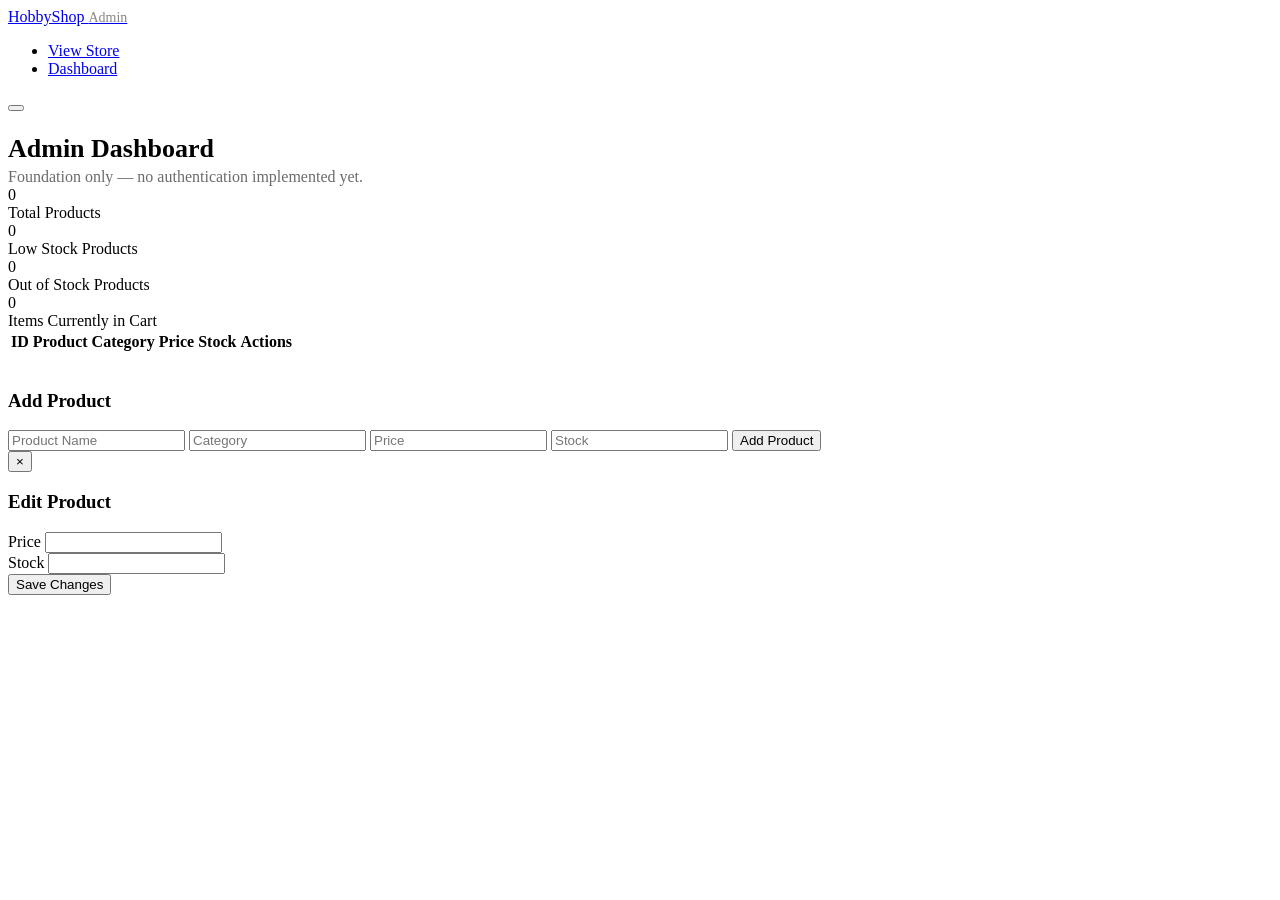
==== admin.html @ b0400f2b "Add files via upload" ====
<!DOCTYPE html>
<html lang="en">
<head>
<meta charset="UTF-8">
<meta name="viewport" content="width=device-width, initial-scale=1.0">
<title>Hobby Shop | Admin</title>
<link rel="stylesheet" href="css/style.css">
<link rel="stylesheet" href="css/responsive.css">
</head>
<body>

<!-- ================= NAVBAR ================= -->
<header class="navbar">
  <div class="container">
    <a href="index.html" class="nav-brand">HobbyShop <span style="color:#888; font-weight:400; font-size:14px;">Admin</span></a>

    <ul class="nav-links" id="nav-links">
      <li><a href="index.html">View Store</a></li>
      <li><a href="admin.html">Dashboard</a></li>
    </ul>

    <div class="nav-right">
      <button class="mobile-menu-toggle" id="mobile-menu-toggle" aria-label="Toggle menu">
        <span></span><span></span><span></span>
      </button>
    </div>
  </div>
</header>

<!-- ================= ADMIN HEADER ================= -->
<section class="admin-header">
  <div class="container">
    <h1 style="font-size:26px; margin-bottom:4px;">Admin Dashboard</h1>
    <p style="color:#6b6b6b; margin:0;">Foundation only — no authentication implemented yet.</p>
  </div>
</section>

<!-- ================= STATS ================= -->
<section class="admin-section">
  <div class="container">

    <div class="stats-grid">
      <div class="stat-card">
        <div class="stat-value" id="stat-total-products">0</div>
        <div class="stat-label">Total Products</div>
      </div>
      <div class="stat-card">
        <div class="stat-value" id="stat-low-stock">0</div>
        <div class="stat-label">Low Stock Products</div>
      </div>
      <div class="stat-card">
        <div class="stat-value" id="stat-out-of-stock">0</div>
        <div class="stat-label">Out of Stock Products</div>
      </div>
      <div class="stat-card">
        <div class="stat-value" id="stat-cart-items">0</div>
        <div class="stat-label">Items Currently in Cart</div>
      </div>
    </div>

    <!-- ================= PRODUCT TABLE ================= -->
    <div class="admin-table-wrap">
      <table class="admin-table">
        <thead>
          <tr>
            <th>ID</th>
            <th>Product</th>
            <th>Category</th>
            <th>Price</th>
            <th>Stock</th>
            <th>Actions</th>
          </tr>
        </thead>
        <tbody id="admin-product-table-body">
          <!-- Rendered dynamically by admin.js -->
        </tbody>
      </table>
    </div>

    <!-- ================= ADD PRODUCT (optional) ================= -->
    <h3 style="margin-top:36px;">Add Product</h3>
    <form class="add-product-form" id="add-product-form">
      <input type="text" id="new-product-name" placeholder="Product Name" required>
      <input type="text" id="new-product-category" placeholder="Category" required>
      <input type="number" id="new-product-price" placeholder="Price" step="0.01" min="0" required>
      <input type="number" id="new-product-stock" placeholder="Stock" min="0" required>
      <button type="submit" class="btn btn-primary">Add Product</button>
    </form>

  </div>
</section>

<!-- ================= EDIT PRODUCT MODAL ================= -->
<div class="modal" id="edit-product-modal">
  <button class="modal-close-btn" id="edit-modal-close-btn">&times;</button>
  <h3 id="edit-product-name">Edit Product</h3>
  <div class="form-group">
    <label for="edit-price-input">Price</label>
    <input type="number" id="edit-price-input" step="0.01" min="0">
  </div>
  <div class="form-group">
    <label for="edit-stock-input">Stock</label>
    <input type="number" id="edit-stock-input" min="0">
  </div>
  <button class="btn btn-primary btn-full" id="edit-modal-save-btn">Save Changes</button>
</div>
<div class="modal-overlay" id="edit-modal-overlay"></div>

<script src="js/data.js"></script>
<script src="js/cart.js"></script>
<script src="js/admin.js"></script>
<script src="js/app.js"></script>
</body>
</html>
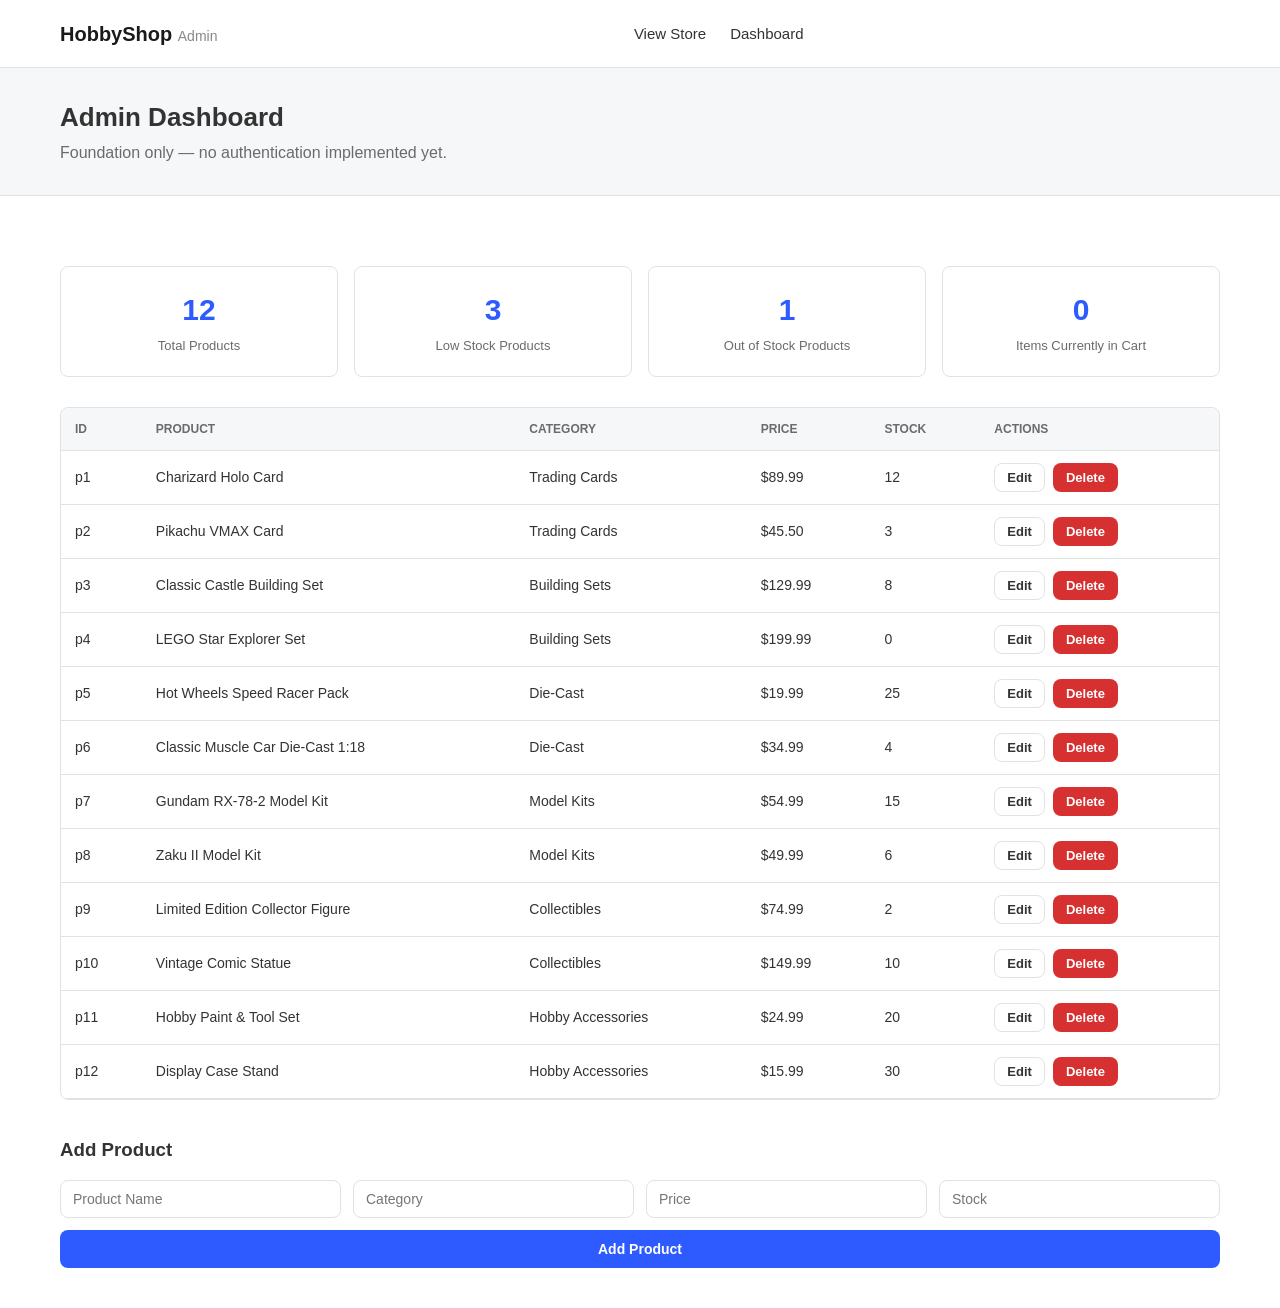
==== commit 3cf8192f: "Update admin.html" ====
--- a/admin.html
+++ b/admin.html
@@ -3,7 +3,7 @@
 <head>
 <meta charset="UTF-8">
 <meta name="viewport" content="width=device-width, initial-scale=1.0">
-<title>Hobby Shop | Admin</title>
+<title>HobbyForge | Admin</title>
 <link rel="stylesheet" href="css/style.css">
 <link rel="stylesheet" href="css/responsive.css">
 </head>
--- a/css/style.css
+++ b/css/style.css
@@ -0,0 +1,742 @@
+/* ============================================================
+   style.css
+   Base styles for the Hobby Shop skeleton.
+   Kept intentionally simple/placeholder — meant to be redesigned later.
+   ============================================================ */
+
+:root {
+  --color-primary: #2d5bff;
+  --color-primary-dark: #1c3fc7;
+  --color-dark: #1a1a1a;
+  --color-text: #333333;
+  --color-muted: #6b6b6b;
+  --color-border: #e2e2e2;
+  --color-bg: #ffffff;
+  --color-bg-alt: #f6f7f9;
+  --color-danger: #d63031;
+  --color-success: #1e9e5a;
+  --color-warning: #e0a800;
+
+  --radius: 8px;
+  --max-width: 1200px;
+  --nav-height: 68px;
+}
+
+* {
+  box-sizing: border-box;
+}
+
+body {
+  margin: 0;
+  font-family: -apple-system, BlinkMacSystemFont, "Segoe UI", Roboto, Arial, sans-serif;
+  color: var(--color-text);
+  background: var(--color-bg);
+  line-height: 1.5;
+}
+
+img {
+  max-width: 100%;
+  display: block;
+}
+
+.container {
+  max-width: var(--max-width);
+  margin: 0 auto;
+  padding: 0 20px;
+}
+
+a {
+  color: inherit;
+}
+
+h1, h2, h3, h4 {
+  margin: 0 0 12px 0;
+}
+
+section {
+  padding: 60px 0;
+}
+
+/* ---------- Buttons ---------- */
+.btn {
+  display: inline-block;
+  padding: 10px 20px;
+  border-radius: var(--radius);
+  border: 1px solid transparent;
+  font-size: 14px;
+  font-weight: 600;
+  cursor: pointer;
+  text-decoration: none;
+  text-align: center;
+}
+
+.btn-primary {
+  background: var(--color-primary);
+  color: #fff;
+}
+.btn-primary:hover {
+  background: var(--color-primary-dark);
+}
+.btn-primary:disabled {
+  background: #b7b7b7;
+  cursor: not-allowed;
+}
+
+.btn-outline {
+  background: transparent;
+  border-color: var(--color-border);
+  color: var(--color-text);
+}
+.btn-outline:hover {
+  border-color: var(--color-primary);
+  color: var(--color-primary);
+}
+
+.btn-danger {
+  background: var(--color-danger);
+  color: #fff;
+}
+
+.btn-small {
+  padding: 6px 12px;
+  font-size: 13px;
+}
+
+.btn-full {
+  width: 100%;
+}
+
+/* ---------- Navigation ---------- */
+.navbar {
+  position: sticky;
+  top: 0;
+  z-index: 500;
+  background: var(--color-bg);
+  border-bottom: 1px solid var(--color-border);
+  height: var(--nav-height);
+}
+
+.navbar .container {
+  height: 100%;
+  display: flex;
+  align-items: center;
+  justify-content: space-between;
+}
+
+.nav-brand {
+  font-size: 20px;
+  font-weight: 800;
+  text-decoration: none;
+  color: var(--color-dark);
+}
+
+.nav-links {
+  display: flex;
+  align-items: center;
+  gap: 24px;
+  list-style: none;
+  margin: 0;
+  padding: 0;
+}
+
+.nav-links a {
+  text-decoration: none;
+  font-weight: 500;
+  color: var(--color-text);
+  font-size: 15px;
+}
+.nav-links a:hover {
+  color: var(--color-primary);
+}
+
+.nav-right {
+  display: flex;
+  align-items: center;
+  gap: 16px;
+}
+
+.cart-btn {
+  position: relative;
+  background: transparent;
+  border: 1px solid var(--color-border);
+  border-radius: var(--radius);
+  padding: 8px 14px;
+  cursor: pointer;
+  font-weight: 600;
+}
+
+.cart-count {
+  display: inline-block;
+  background: var(--color-primary);
+  color: #fff;
+  border-radius: 50%;
+  min-width: 20px;
+  height: 20px;
+  font-size: 12px;
+  line-height: 20px;
+  text-align: center;
+  margin-left: 6px;
+}
+
+.mobile-menu-toggle {
+  display: none;
+  flex-direction: column;
+  gap: 4px;
+  background: none;
+  border: none;
+  cursor: pointer;
+  padding: 8px;
+}
+.mobile-menu-toggle span {
+  width: 24px;
+  height: 2px;
+  background: var(--color-dark);
+}
+
+/* ---------- Hero ---------- */
+.hero {
+  background: var(--color-bg-alt);
+  padding: 80px 0;
+  text-align: center;
+}
+.hero-brand {
+  color: var(--color-primary);
+  font-weight: 700;
+  letter-spacing: 1px;
+  text-transform: uppercase;
+  font-size: 14px;
+  margin-bottom: 10px;
+}
+.hero h1 {
+  font-size: 42px;
+  max-width: 700px;
+  margin: 0 auto 16px auto;
+}
+.hero p {
+  color: var(--color-muted);
+  max-width: 600px;
+  margin: 0 auto 28px auto;
+}
+
+/* ---------- Section headers ---------- */
+.section-header {
+  text-align: center;
+  margin-bottom: 36px;
+}
+.section-header p {
+  color: var(--color-muted);
+}
+
+/* ---------- Product grid / cards ---------- */
+.product-grid {
+  display: grid;
+  grid-template-columns: repeat(4, 1fr);
+  gap: 24px;
+}
+
+.product-card {
+  border: 1px solid var(--color-border);
+  border-radius: var(--radius);
+  overflow: hidden;
+  background: #fff;
+  display: flex;
+  flex-direction: column;
+}
+
+.product-img-wrap {
+  position: relative;
+  background: var(--color-bg-alt);
+  cursor: pointer;
+  aspect-ratio: 1 / 1;
+  display: flex;
+  align-items: center;
+  justify-content: center;
+}
+
+.product-img {
+  width: 100%;
+  height: 100%;
+  object-fit: cover;
+}
+
+.product-badge {
+  position: absolute;
+  top: 10px;
+  left: 10px;
+  background: var(--color-primary);
+  color: #fff;
+  font-size: 11px;
+  font-weight: 700;
+  padding: 4px 8px;
+  border-radius: 4px;
+  z-index: 2;
+}
+
+.product-card-body {
+  padding: 14px;
+  display: flex;
+  flex-direction: column;
+  gap: 4px;
+  flex-grow: 1;
+}
+
+.product-category {
+  font-size: 12px;
+  color: var(--color-muted);
+  text-transform: uppercase;
+  margin: 0;
+}
+
+.product-name {
+  font-size: 16px;
+  margin: 0;
+}
+
+.product-price {
+  font-weight: 700;
+  margin: 4px 0;
+}
+
+.stock-status {
+  font-size: 13px;
+  font-weight: 600;
+  margin: 0 0 8px 0;
+}
+.stock-ok { color: var(--color-success); }
+.stock-low { color: var(--color-warning); }
+.stock-out { color: var(--color-danger); }
+
+.product-card-actions {
+  display: flex;
+  gap: 8px;
+  margin-top: auto;
+}
+.product-card-actions .btn {
+  flex: 1;
+  padding: 8px 10px;
+  font-size: 13px;
+}
+
+/* ---------- Categories ---------- */
+.category-grid {
+  display: grid;
+  grid-template-columns: repeat(5, 1fr);
+  gap: 16px;
+}
+
+.category-card {
+  border: 1px solid var(--color-border);
+  border-radius: var(--radius);
+  padding: 24px 12px;
+  text-align: center;
+  cursor: pointer;
+  background: var(--color-bg-alt);
+  font-weight: 600;
+}
+.category-card:hover {
+  border-color: var(--color-primary);
+  color: var(--color-primary);
+}
+
+/* ---------- About / Contact ---------- */
+.about-section, .contact-section {
+  background: var(--color-bg-alt);
+}
+.about-content {
+  max-width: 700px;
+  margin: 0 auto;
+  text-align: center;
+  color: var(--color-muted);
+}
+
+.contact-form {
+  max-width: 560px;
+  margin: 0 auto;
+  display: flex;
+  flex-direction: column;
+  gap: 14px;
+}
+.contact-form input,
+.contact-form textarea {
+  padding: 12px;
+  border: 1px solid var(--color-border);
+  border-radius: var(--radius);
+  font-family: inherit;
+  font-size: 14px;
+}
+.contact-form textarea {
+  min-height: 120px;
+  resize: vertical;
+}
+.input-error {
+  border-color: var(--color-danger) !important;
+}
+.form-message {
+  padding: 10px 14px;
+  border-radius: var(--radius);
+  font-size: 14px;
+  display: none;
+}
+.form-message-success {
+  background: #e6f7ee;
+  color: var(--color-success);
+}
+.form-message-error {
+  background: #fdecec;
+  color: var(--color-danger);
+}
+
+/* ---------- Footer ---------- */
+.footer {
+  background: var(--color-dark);
+  color: #d8d8d8;
+  padding: 40px 0 20px;
+}
+.footer-grid {
+  display: grid;
+  grid-template-columns: 2fr 1fr 1fr;
+  gap: 24px;
+  margin-bottom: 24px;
+}
+.footer h4 {
+  color: #fff;
+}
+.footer-links {
+  list-style: none;
+  padding: 0;
+  margin: 0;
+  display: flex;
+  flex-direction: column;
+  gap: 8px;
+}
+.footer-links a {
+  text-decoration: none;
+  color: #d8d8d8;
+  font-size: 14px;
+}
+.footer-links a:hover {
+  color: #fff;
+}
+.footer-bottom {
+  border-top: 1px solid #333;
+  padding-top: 16px;
+  font-size: 13px;
+  text-align: center;
+  color: #999;
+}
+
+/* ---------- Product controls bar (products page) ---------- */
+.controls-bar {
+  display: flex;
+  flex-wrap: wrap;
+  gap: 16px;
+  align-items: center;
+  justify-content: space-between;
+  margin-bottom: 24px;
+}
+.search-box input {
+  padding: 10px 14px;
+  border: 1px solid var(--color-border);
+  border-radius: var(--radius);
+  width: 260px;
+  font-size: 14px;
+}
+.sort-box select {
+  padding: 10px 14px;
+  border: 1px solid var(--color-border);
+  border-radius: var(--radius);
+  font-size: 14px;
+}
+.filter-bar {
+  display: flex;
+  flex-wrap: wrap;
+  gap: 8px;
+  margin-bottom: 24px;
+}
+.filter-btn {
+  padding: 8px 16px;
+  border-radius: 20px;
+  border: 1px solid var(--color-border);
+  background: #fff;
+  cursor: pointer;
+  font-size: 13px;
+  font-weight: 600;
+}
+.filter-btn.active {
+  background: var(--color-primary);
+  border-color: var(--color-primary);
+  color: #fff;
+}
+.no-results {
+  display: none;
+  text-align: center;
+  color: var(--color-muted);
+  padding: 40px 0;
+}
+
+/* ---------- Modal (Product Details) ---------- */
+.modal-overlay {
+  position: fixed;
+  inset: 0;
+  background: rgba(0,0,0,0.5);
+  display: none;
+  z-index: 800;
+}
+.modal {
+  position: fixed;
+  top: 50%;
+  left: 50%;
+  transform: translate(-50%, -50%) scale(0.96);
+  background: #fff;
+  border-radius: var(--radius);
+  width: 90%;
+  max-width: 600px;
+  max-height: 85vh;
+  overflow-y: auto;
+  z-index: 900;
+  display: none;
+  padding: 24px;
+}
+.modal.open,
+.modal.open + .modal-overlay,
+.modal-overlay.open {
+  display: block;
+}
+
+.modal-close-btn {
+  position: absolute;
+  top: 14px;
+  right: 16px;
+  background: none;
+  border: none;
+  font-size: 22px;
+  cursor: pointer;
+  color: var(--color-muted);
+}
+
+.modal-body {
+  display: flex;
+  gap: 20px;
+  flex-wrap: wrap;
+}
+.modal-img {
+  width: 220px;
+  height: 220px;
+  object-fit: cover;
+  border-radius: var(--radius);
+  background: var(--color-bg-alt);
+}
+.modal-details {
+  flex: 1;
+  min-width: 220px;
+}
+.modal-qty-controls {
+  display: flex;
+  align-items: center;
+  gap: 12px;
+  margin: 16px 0;
+}
+.qty-btn {
+  width: 32px;
+  height: 32px;
+  border-radius: 6px;
+  border: 1px solid var(--color-border);
+  background: #fff;
+  cursor: pointer;
+  font-size: 16px;
+}
+
+/* ---------- Cart drawer ---------- */
+.cart-drawer {
+  position: fixed;
+  top: 0;
+  right: -400px;
+  width: 380px;
+  max-width: 100%;
+  height: 100%;
+  background: #fff;
+  box-shadow: -4px 0 16px rgba(0,0,0,0.15);
+  z-index: 900;
+  display: flex;
+  flex-direction: column;
+  transition: right 0.25s ease;
+}
+.cart-drawer.open {
+  right: 0;
+}
+.cart-drawer-header {
+  display: flex;
+  justify-content: space-between;
+  align-items: center;
+  padding: 18px 20px;
+  border-bottom: 1px solid var(--color-border);
+}
+.cart-items {
+  flex: 1;
+  overflow-y: auto;
+  padding: 12px 20px;
+}
+.cart-item {
+  display: flex;
+  gap: 12px;
+  align-items: center;
+  padding: 12px 0;
+  border-bottom: 1px solid var(--color-border);
+  position: relative;
+}
+.cart-item-img {
+  width: 56px;
+  height: 56px;
+  object-fit: cover;
+  border-radius: 6px;
+  background: var(--color-bg-alt);
+}
+.cart-item-info {
+  flex: 1;
+}
+.cart-item-name {
+  font-size: 14px;
+  font-weight: 600;
+  margin: 0 0 2px 0;
+}
+.cart-item-price {
+  font-size: 13px;
+  color: var(--color-muted);
+  margin: 0 0 6px 0;
+}
+.cart-qty-controls {
+  display: flex;
+  align-items: center;
+  gap: 8px;
+}
+.cart-qty-controls .qty-btn {
+  width: 24px;
+  height: 24px;
+  font-size: 13px;
+}
+.cart-remove-btn {
+  background: none;
+  border: none;
+  font-size: 18px;
+  color: var(--color-muted);
+  cursor: pointer;
+}
+.cart-empty {
+  text-align: center;
+  color: var(--color-muted);
+  padding: 40px 0;
+}
+.cart-drawer-footer {
+  padding: 16px 20px 20px;
+  border-top: 1px solid var(--color-border);
+}
+.cart-total-row {
+  display: flex;
+  justify-content: space-between;
+  font-weight: 700;
+  margin-bottom: 12px;
+}
+.cart-overlay {
+  position: fixed;
+  inset: 0;
+  background: rgba(0,0,0,0.4);
+  display: none;
+  z-index: 850;
+}
+.cart-overlay.open {
+  display: block;
+}
+
+/* ---------- Admin dashboard ---------- */
+.admin-header {
+  background: var(--color-bg-alt);
+  padding: 30px 0;
+  border-bottom: 1px solid var(--color-border);
+}
+.stats-grid {
+  display: grid;
+  grid-template-columns: repeat(4, 1fr);
+  gap: 16px;
+  margin: 30px 0;
+}
+.stat-card {
+  border: 1px solid var(--color-border);
+  border-radius: var(--radius);
+  padding: 20px;
+  text-align: center;
+}
+.stat-value {
+  font-size: 30px;
+  font-weight: 800;
+  color: var(--color-primary);
+}
+.stat-label {
+  color: var(--color-muted);
+  font-size: 13px;
+  margin-top: 4px;
+}
+
+.admin-table-wrap {
+  overflow-x: auto;
+  border: 1px solid var(--color-border);
+  border-radius: var(--radius);
+}
+table.admin-table {
+  width: 100%;
+  border-collapse: collapse;
+  min-width: 640px;
+}
+table.admin-table th,
+table.admin-table td {
+  text-align: left;
+  padding: 12px 14px;
+  border-bottom: 1px solid var(--color-border);
+  font-size: 14px;
+}
+table.admin-table th {
+  background: var(--color-bg-alt);
+  font-size: 12px;
+  text-transform: uppercase;
+  color: var(--color-muted);
+}
+.admin-actions {
+  display: flex;
+  gap: 8px;
+}
+
+.add-product-form {
+  display: grid;
+  grid-template-columns: repeat(4, 1fr);
+  gap: 12px;
+  margin-top: 16px;
+}
+.add-product-form input {
+  padding: 10px 12px;
+  border: 1px solid var(--color-border);
+  border-radius: var(--radius);
+  font-size: 14px;
+}
+.add-product-form button {
+  grid-column: span 4;
+}
+
+.admin-section {
+  padding: 40px 0;
+}
+
+.form-group {
+  margin-bottom: 14px;
+}
+.form-group label {
+  display: block;
+  font-size: 13px;
+  font-weight: 600;
+  margin-bottom: 6px;
+}
+.form-group input {
+  width: 100%;
+  padding: 10px 12px;
+  border: 1px solid var(--color-border);
+  border-radius: var(--radius);
+  font-size: 14px;
+}
--- a/css/responsive.css
+++ b/css/responsive.css
@@ -0,0 +1,140 @@
+/* ============================================================
+   responsive.css
+   Media queries for tablet + mobile.
+   Keep in sync with the layout classes defined in style.css.
+   ============================================================ */
+
+/* ---------- Tablet (<= 1024px) ---------- */
+@media (max-width: 1024px) {
+  .product-grid {
+    grid-template-columns: repeat(3, 1fr);
+  }
+  .category-grid {
+    grid-template-columns: repeat(3, 1fr);
+  }
+  .stats-grid {
+    grid-template-columns: repeat(2, 1fr);
+  }
+  .footer-grid {
+    grid-template-columns: 1fr 1fr;
+  }
+}
+
+/* ---------- Mobile (<= 768px) ---------- */
+@media (max-width: 768px) {
+  section {
+    padding: 40px 0;
+  }
+
+  .hero {
+    padding: 56px 0;
+  }
+  .hero h1 {
+    font-size: 28px;
+  }
+
+  /* Nav collapses into hamburger menu */
+  .nav-links {
+    position: absolute;
+    top: var(--nav-height);
+    left: 0;
+    right: 0;
+    background: #fff;
+    border-bottom: 1px solid var(--color-border);
+    flex-direction: column;
+    align-items: flex-start;
+    gap: 0;
+    max-height: 0;
+    overflow: hidden;
+    transition: max-height 0.25s ease;
+  }
+  .nav-links.open {
+    max-height: 320px;
+  }
+  .nav-links li {
+    width: 100%;
+  }
+  .nav-links a {
+    display: block;
+    padding: 14px 20px;
+    width: 100%;
+    border-bottom: 1px solid var(--color-border);
+  }
+  .mobile-menu-toggle {
+    display: flex;
+  }
+
+  .product-grid {
+    grid-template-columns: repeat(2, 1fr);
+    gap: 16px;
+  }
+  .category-grid {
+    grid-template-columns: repeat(2, 1fr);
+  }
+
+  .controls-bar {
+    flex-direction: column;
+    align-items: stretch;
+  }
+  .search-box input {
+    width: 100%;
+  }
+
+  .stats-grid {
+    grid-template-columns: repeat(2, 1fr);
+  }
+
+  .footer-grid {
+    grid-template-columns: 1fr;
+  }
+
+  /* Modal fits mobile screens */
+  .modal {
+    width: 94%;
+    padding: 20px;
+    max-height: 90vh;
+  }
+  .modal-body {
+    flex-direction: column;
+  }
+  .modal-img {
+    width: 100%;
+    height: 200px;
+  }
+
+  /* Cart drawer fits mobile screens */
+  .cart-drawer {
+    width: 100%;
+    right: -100%;
+  }
+
+  .add-product-form {
+    grid-template-columns: 1fr 1fr;
+  }
+  .add-product-form button {
+    grid-column: span 2;
+  }
+}
+
+/* ---------- Small mobile (<= 480px) ---------- */
+@media (max-width: 480px) {
+  .product-grid {
+    grid-template-columns: 1fr 1fr;
+    gap: 12px;
+  }
+  .category-grid {
+    grid-template-columns: 1fr 1fr;
+  }
+  .stats-grid {
+    grid-template-columns: 1fr 1fr;
+  }
+  .product-card-actions {
+    flex-direction: column;
+  }
+  .add-product-form {
+    grid-template-columns: 1fr;
+  }
+  .add-product-form button {
+    grid-column: span 1;
+  }
+}
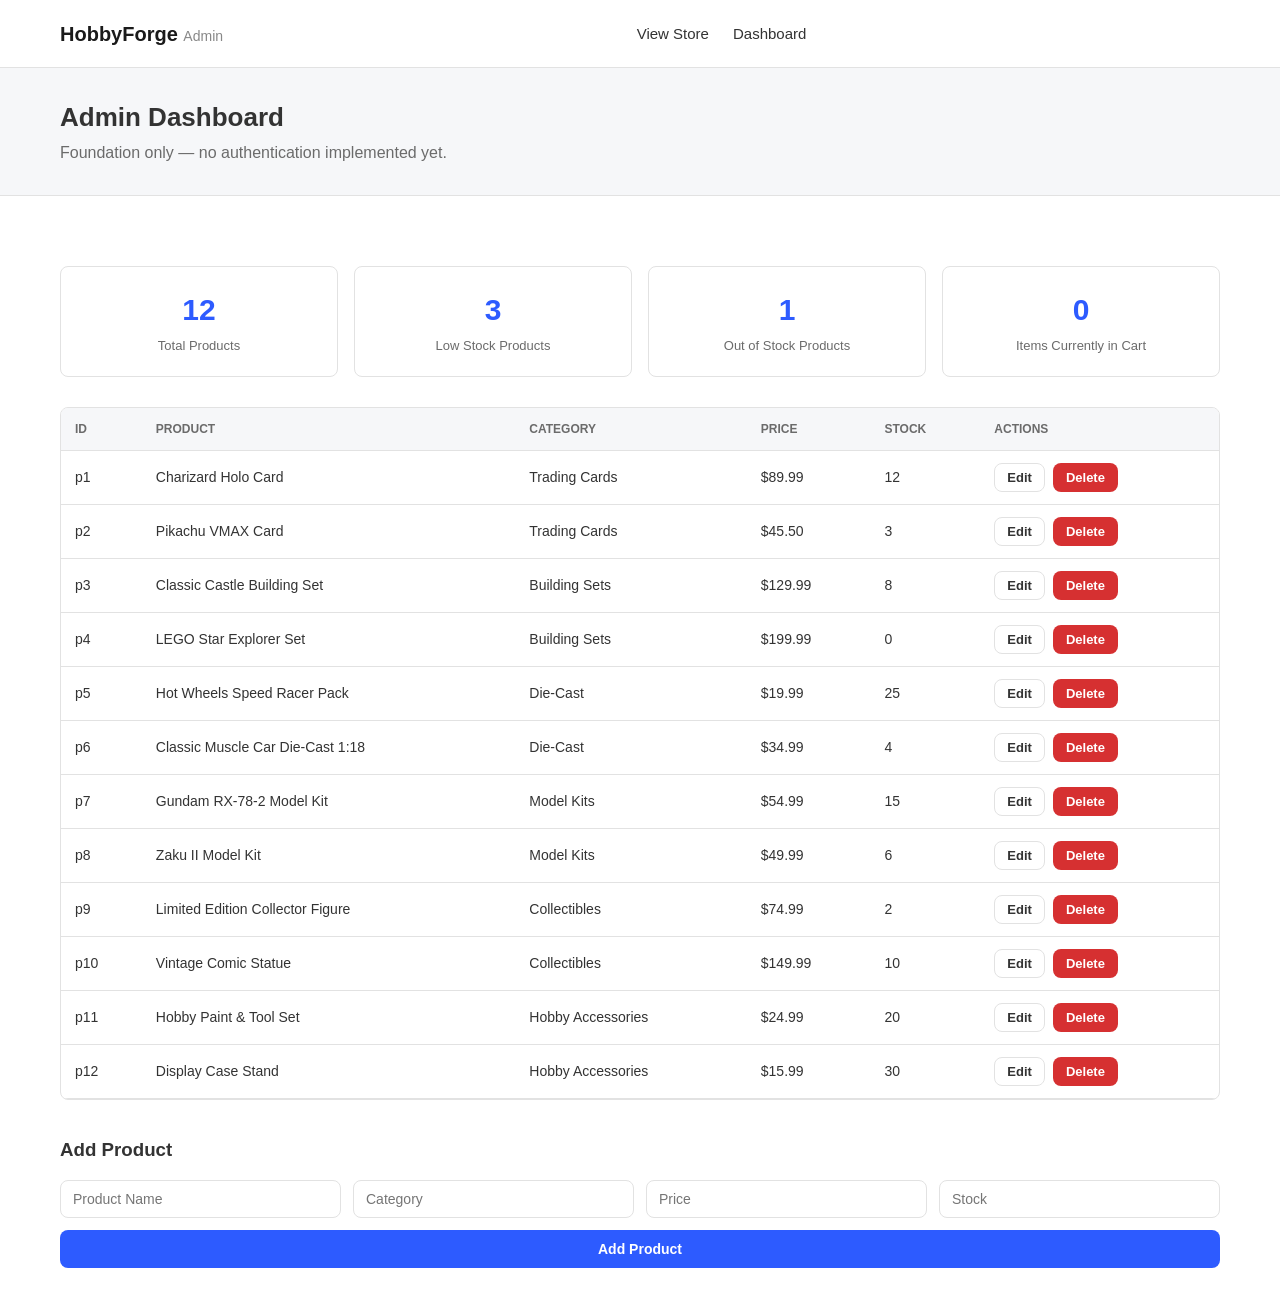
==== commit ebc6f997: "Update admin.html" ====
--- a/admin.html
+++ b/admin.html
@@ -12,7 +12,7 @@
 <!-- ================= NAVBAR ================= -->
 <header class="navbar">
   <div class="container">
-    <a href="index.html" class="nav-brand">HobbyShop <span style="color:#888; font-weight:400; font-size:14px;">Admin</span></a>
+    <a href="index.html" class="nav-brand">HobbyForge <span style="color:#888; font-weight:400; font-size:14px;">Admin</span></a>
 
     <ul class="nav-links" id="nav-links">
       <li><a href="index.html">View Store</a></li>
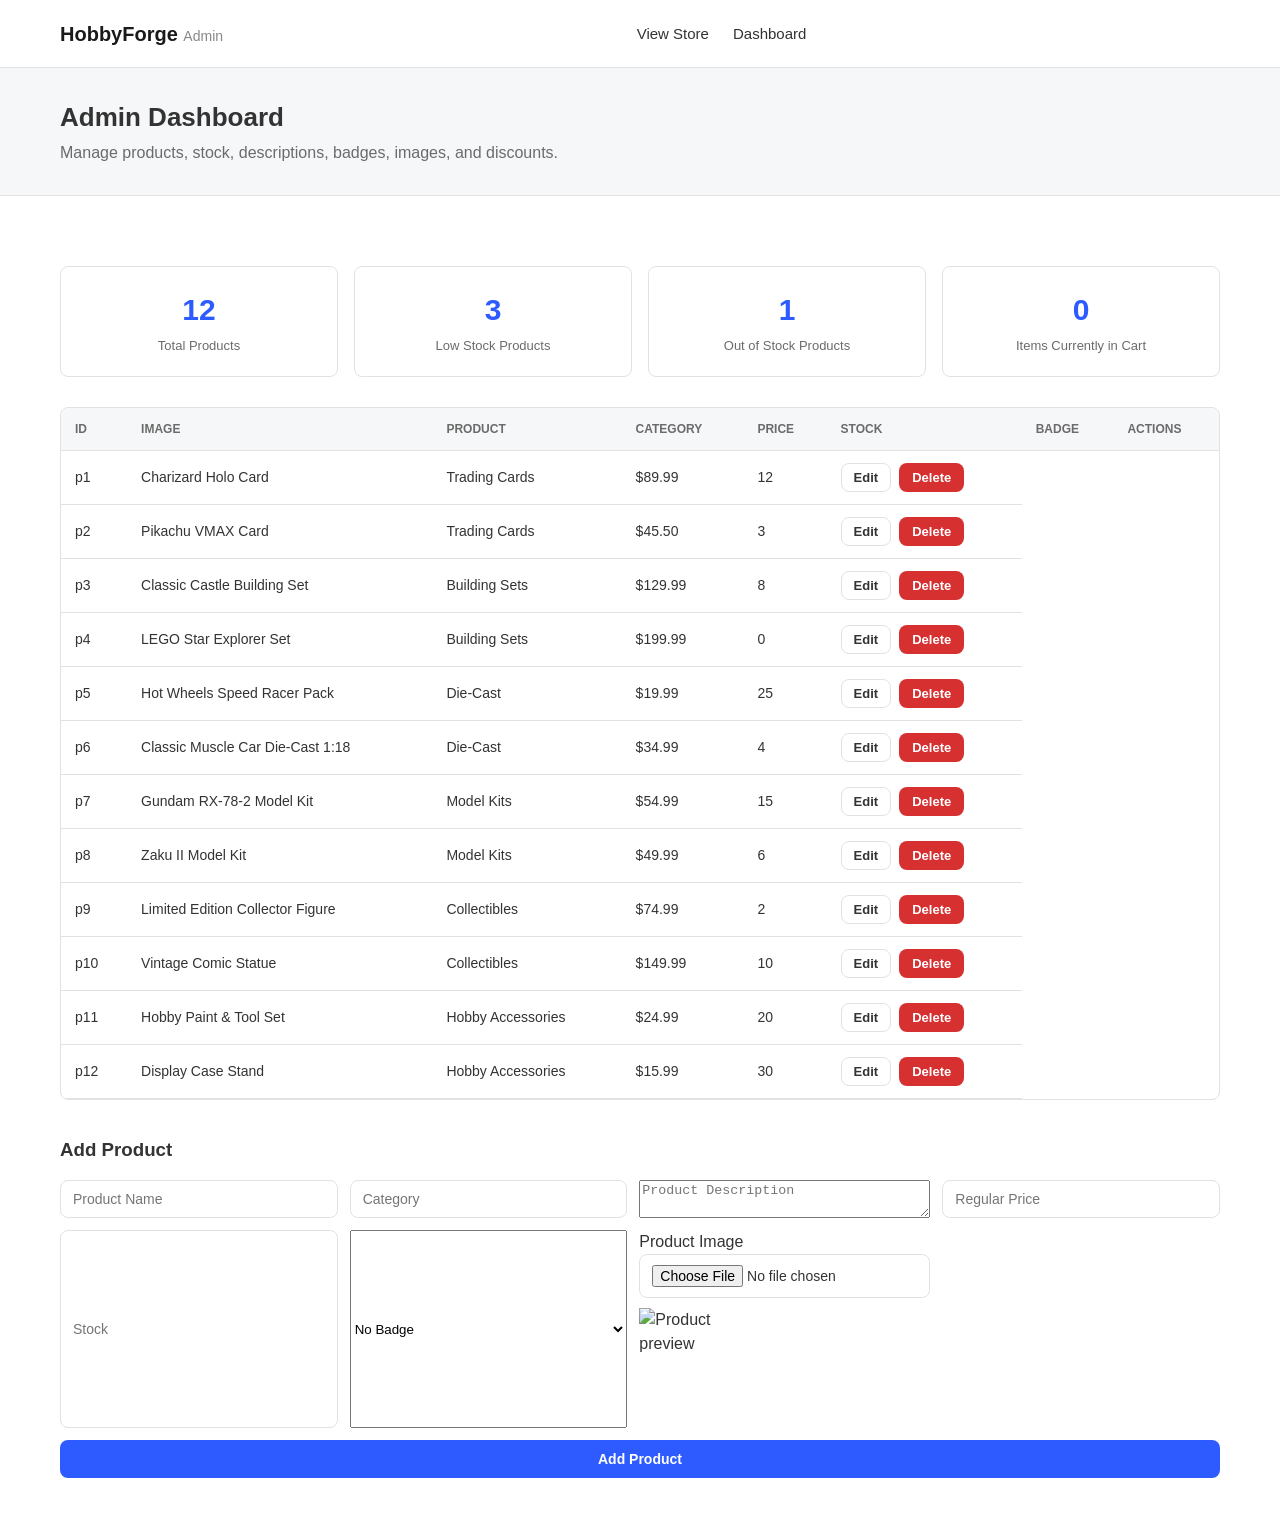
==== commit 546fccb6: "Update admin.html" ====
--- a/admin.html
+++ b/admin.html
@@ -3,16 +3,25 @@
 <head>
 <meta charset="UTF-8">
 <meta name="viewport" content="width=device-width, initial-scale=1.0">
+
 <title>HobbyForge | Admin</title>
+
 <link rel="stylesheet" href="css/style.css">
 <link rel="stylesheet" href="css/responsive.css">
 </head>
+
 <body>
 
 <!-- ================= NAVBAR ================= -->
 <header class="navbar">
   <div class="container">
-    <a href="index.html" class="nav-brand">HobbyForge <span style="color:#888; font-weight:400; font-size:14px;">Admin</span></a>
+
+    <a href="index.html" class="nav-brand">
+      HobbyForge
+      <span style="color:#888; font-weight:400; font-size:14px;">
+        Admin
+      </span>
+    </a>
 
     <ul class="nav-links" id="nav-links">
       <li><a href="index.html">View Store</a></li>
@@ -20,95 +29,414 @@
     </ul>
 
     <div class="nav-right">
-      <button class="mobile-menu-toggle" id="mobile-menu-toggle" aria-label="Toggle menu">
-        <span></span><span></span><span></span>
+      <button
+        class="mobile-menu-toggle"
+        id="mobile-menu-toggle"
+        aria-label="Toggle menu"
+      >
+        <span></span>
+        <span></span>
+        <span></span>
       </button>
     </div>
+
   </div>
 </header>
+
 
 <!-- ================= ADMIN HEADER ================= -->
 <section class="admin-header">
   <div class="container">
-    <h1 style="font-size:26px; margin-bottom:4px;">Admin Dashboard</h1>
-    <p style="color:#6b6b6b; margin:0;">Foundation only — no authentication implemented yet.</p>
+
+    <h1 style="font-size:26px; margin-bottom:4px;">
+      Admin Dashboard
+    </h1>
+
+    <p style="color:#6b6b6b; margin:0;">
+      Manage products, stock, descriptions, badges, images, and discounts.
+    </p>
+
   </div>
 </section>
 
-<!-- ================= STATS ================= -->
+
+<!-- ================= ADMIN CONTENT ================= -->
 <section class="admin-section">
+
   <div class="container">
 
+
+    <!-- ================= STATS ================= -->
     <div class="stats-grid">
+
       <div class="stat-card">
         <div class="stat-value" id="stat-total-products">0</div>
         <div class="stat-label">Total Products</div>
       </div>
+
       <div class="stat-card">
         <div class="stat-value" id="stat-low-stock">0</div>
         <div class="stat-label">Low Stock Products</div>
       </div>
+
       <div class="stat-card">
         <div class="stat-value" id="stat-out-of-stock">0</div>
         <div class="stat-label">Out of Stock Products</div>
       </div>
+
       <div class="stat-card">
         <div class="stat-value" id="stat-cart-items">0</div>
         <div class="stat-label">Items Currently in Cart</div>
       </div>
+
     </div>
+
 
     <!-- ================= PRODUCT TABLE ================= -->
     <div class="admin-table-wrap">
+
       <table class="admin-table">
+
         <thead>
           <tr>
             <th>ID</th>
+            <th>Image</th>
             <th>Product</th>
             <th>Category</th>
             <th>Price</th>
             <th>Stock</th>
+            <th>Badge</th>
             <th>Actions</th>
           </tr>
         </thead>
+
         <tbody id="admin-product-table-body">
-          <!-- Rendered dynamically by admin.js -->
+          <!-- Rendered dynamically -->
         </tbody>
+
       </table>
+
     </div>
 
-    <!-- ================= ADD PRODUCT (optional) ================= -->
-    <h3 style="margin-top:36px;">Add Product</h3>
-    <form class="add-product-form" id="add-product-form">
-      <input type="text" id="new-product-name" placeholder="Product Name" required>
-      <input type="text" id="new-product-category" placeholder="Category" required>
-      <input type="number" id="new-product-price" placeholder="Price" step="0.01" min="0" required>
-      <input type="number" id="new-product-stock" placeholder="Stock" min="0" required>
-      <button type="submit" class="btn btn-primary">Add Product</button>
+
+    <!-- ================= ADD PRODUCT ================= -->
+    <h3 style="margin-top:36px;">
+      Add Product
+    </h3>
+
+
+    <form
+      class="add-product-form"
+      id="add-product-form"
+    >
+
+      <input
+        type="text"
+        id="new-product-name"
+        placeholder="Product Name"
+        required
+      >
+
+
+      <input
+        type="text"
+        id="new-product-category"
+        placeholder="Category"
+        required
+      >
+
+
+      <textarea
+        id="new-product-description"
+        placeholder="Product Description"
+        required
+      ></textarea>
+
+
+      <input
+        type="number"
+        id="new-product-price"
+        placeholder="Regular Price"
+        step="0.01"
+        min="0"
+        required
+      >
+
+
+      <input
+        type="number"
+        id="new-product-stock"
+        placeholder="Stock"
+        min="0"
+        required
+      >
+
+
+      <select id="new-product-badge">
+
+        <option value="">No Badge</option>
+        <option value="New">New</option>
+        <option value="Hot">Hot</option>
+        <option value="Limited">Limited</option>
+        <option value="Rare">Rare</option>
+
+      </select>
+
+
+      <div class="image-upload-field">
+
+        <label for="new-product-image">
+          Product Image
+        </label>
+
+        <input
+          type="file"
+          id="new-product-image"
+          accept="image/png,image/jpeg,image/webp"
+        >
+
+        <img
+          id="new-product-image-preview"
+          src="assets/images/placeholder.png"
+          alt="Product preview"
+          style="display:block; width:120px; height:120px; object-fit:cover; margin-top:10px;"
+        >
+
+      </div>
+
+
+      <button
+        type="submit"
+        class="btn btn-primary"
+      >
+        Add Product
+      </button>
+
     </form>
 
-  </div>
+
+  </div>
+
 </section>
 
+
 <!-- ================= EDIT PRODUCT MODAL ================= -->
-<div class="modal" id="edit-product-modal">
-  <button class="modal-close-btn" id="edit-modal-close-btn">&times;</button>
-  <h3 id="edit-product-name">Edit Product</h3>
-  <div class="form-group">
-    <label for="edit-price-input">Price</label>
-    <input type="number" id="edit-price-input" step="0.01" min="0">
-  </div>
-  <div class="form-group">
-    <label for="edit-stock-input">Stock</label>
-    <input type="number" id="edit-stock-input" min="0">
-  </div>
-  <button class="btn btn-primary btn-full" id="edit-modal-save-btn">Save Changes</button>
+
+<div
+  class="modal"
+  id="edit-product-modal"
+>
+
+  <button
+    class="modal-close-btn"
+    id="edit-modal-close-btn"
+  >
+    &times;
+  </button>
+
+
+  <h3 id="edit-product-name">
+    Edit Product
+  </h3>
+
+
+  <div class="form-group">
+
+    <label for="edit-name-input">
+      Product Name
+    </label>
+
+    <input
+      type="text"
+      id="edit-name-input"
+    >
+
+  </div>
+
+
+  <div class="form-group">
+
+    <label for="edit-category-input">
+      Category
+    </label>
+
+    <input
+      type="text"
+      id="edit-category-input"
+    >
+
+  </div>
+
+
+  <div class="form-group">
+
+    <label for="edit-description-input">
+      Description
+    </label>
+
+    <textarea
+      id="edit-description-input"
+    ></textarea>
+
+  </div>
+
+
+  <div class="form-group">
+
+    <label for="edit-price-input">
+      Regular Price
+    </label>
+
+    <input
+      type="number"
+      id="edit-price-input"
+      step="0.01"
+      min="0"
+    >
+
+  </div>
+
+
+  <div class="form-group">
+
+    <label for="edit-stock-input">
+      Stock
+    </label>
+
+    <input
+      type="number"
+      id="edit-stock-input"
+      min="0"
+    >
+
+  </div>
+
+
+  <div class="form-group">
+
+    <label for="edit-badge-input">
+      Badge
+    </label>
+
+    <select id="edit-badge-input">
+
+      <option value="">No Badge</option>
+      <option value="New">New</option>
+      <option value="Hot">Hot</option>
+      <option value="Limited">Limited</option>
+      <option value="Rare">Rare</option>
+
+    </select>
+
+  </div>
+
+
+  <div class="form-group">
+
+    <label>
+      Current Product Image
+    </label>
+
+    <img
+      id="edit-product-image-preview"
+      src="assets/images/placeholder.png"
+      alt="Product preview"
+      style="display:block; width:150px; height:150px; object-fit:cover; margin-bottom:10px;"
+    >
+
+    <label for="edit-product-image">
+      Replace Image
+    </label>
+
+    <input
+      type="file"
+      id="edit-product-image"
+      accept="image/png,image/jpeg,image/webp"
+    >
+
+  </div>
+
+
+  <button
+    class="btn btn-primary btn-full"
+    id="edit-modal-save-btn"
+  >
+    Save Changes
+  </button>
+
 </div>
-<div class="modal-overlay" id="edit-modal-overlay"></div>
+
+<div
+  class="modal-overlay"
+  id="edit-modal-overlay"
+></div>
+
+
+<!-- ================= DISCOUNT MODAL ================= -->
+
+<div
+  class="modal"
+  id="discount-modal"
+>
+
+  <button
+    class="modal-close-btn"
+    id="discount-modal-close-btn"
+  >
+    &times;
+  </button>
+
+
+  <h3>
+    Apply Discount
+  </h3>
+
+
+  <p id="discount-product-name"></p>
+
+  <p>
+    Regular Price:
+    <strong id="discount-original-price"></strong>
+  </p>
+
+
+  <div class="form-group">
+
+    <label for="discount-price-input">
+      Discounted Price
+    </label>
+
+    <input
+      type="number"
+      id="discount-price-input"
+      step="0.01"
+      min="0"
+    >
+
+  </div>
+
+
+  <button
+    class="btn btn-primary btn-full"
+    id="discount-modal-save-btn"
+  >
+    Apply Discount
+  </button>
+
+</div>
+
+<div
+  class="modal-overlay"
+  id="discount-modal-overlay"
+></div>
+
+
+<!-- ================= SCRIPTS ================= -->
 
 <script src="js/data.js"></script>
 <script src="js/cart.js"></script>
 <script src="js/admin.js"></script>
 <script src="js/app.js"></script>
+
 </body>
 </html>
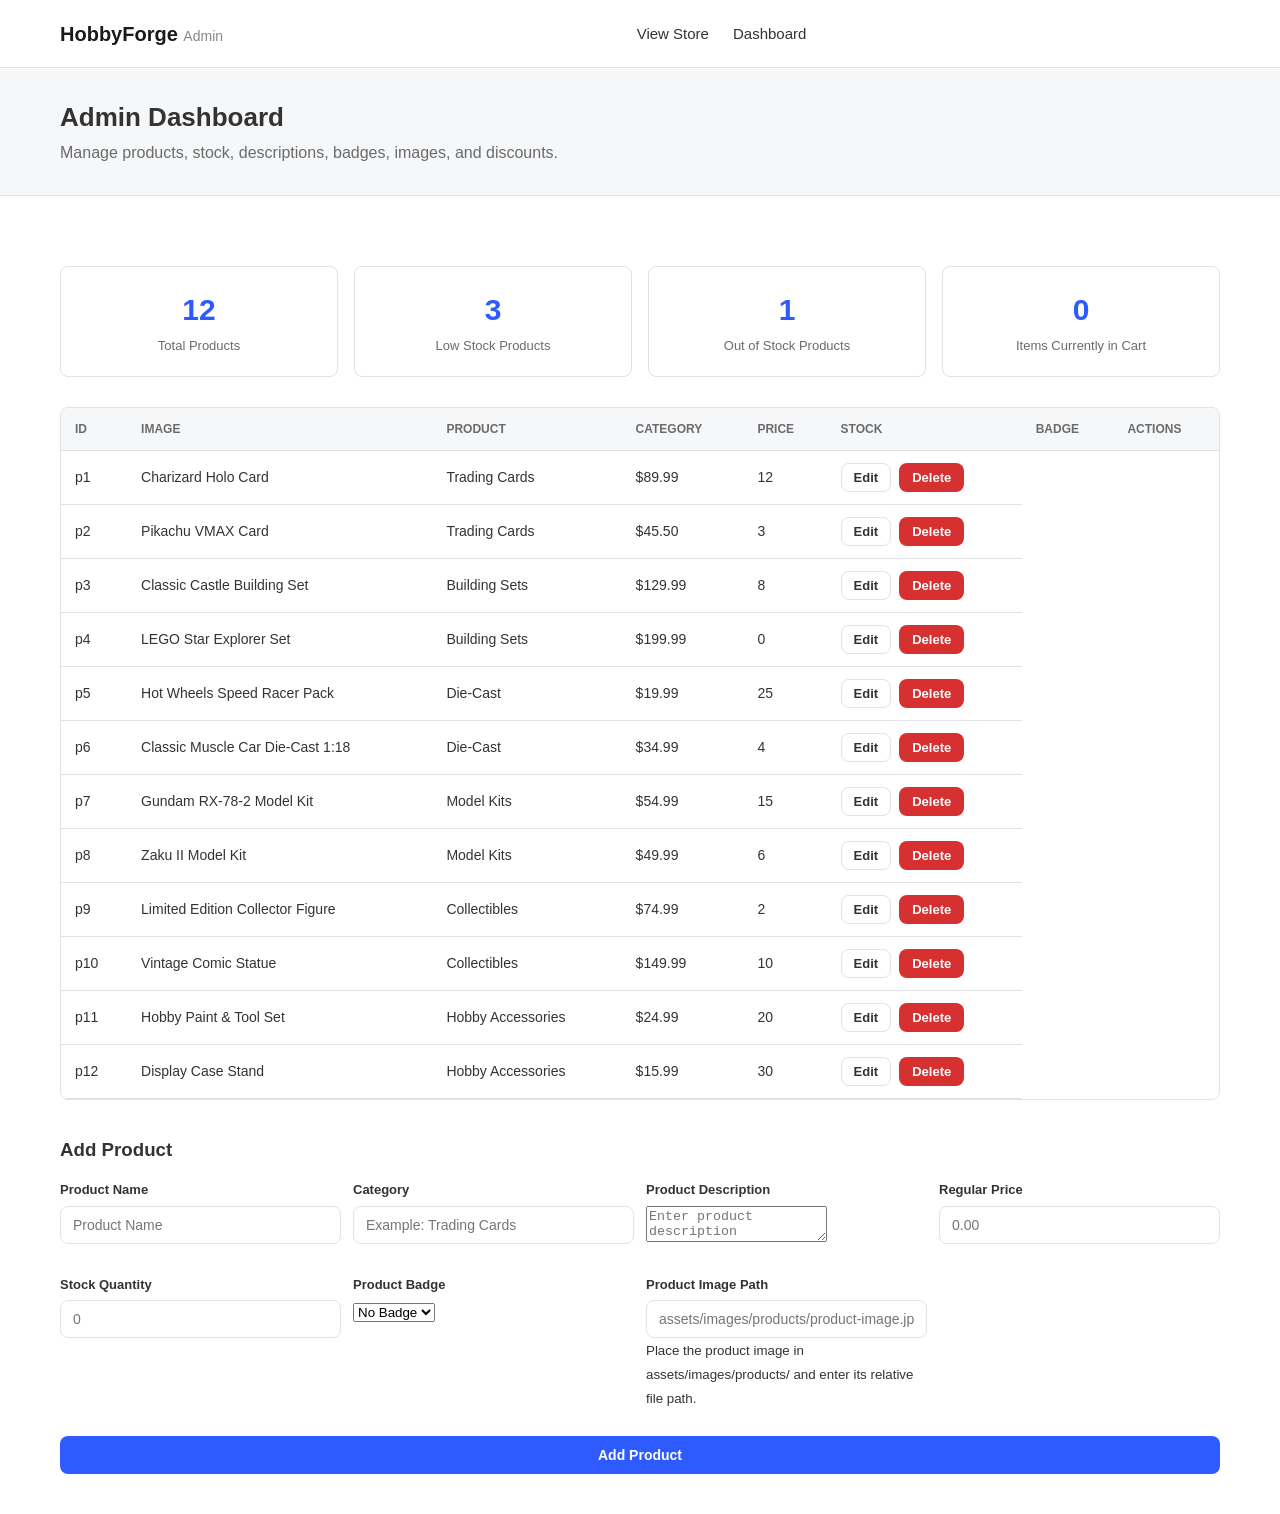
==== commit e145b22d: "Update admin.html" ====
--- a/admin.html
+++ b/admin.html
@@ -1,442 +1,720 @@
 <!DOCTYPE html>
 <html lang="en">
 <head>
-<meta charset="UTF-8">
-<meta name="viewport" content="width=device-width, initial-scale=1.0">
-
-<title>HobbyForge | Admin</title>
-
-<link rel="stylesheet" href="css/style.css">
-<link rel="stylesheet" href="css/responsive.css">
+  <meta charset="UTF-8">
+
+  <meta
+    name="viewport"
+    content="width=device-width, initial-scale=1.0"
+  >
+
+  <title>HobbyForge | Admin</title>
+
+  <link rel="stylesheet" href="css/style.css">
+  <link rel="stylesheet" href="css/responsive.css">
 </head>
 
+
 <body>
 
-<!-- ================= NAVBAR ================= -->
-<header class="navbar">
-  <div class="container">
-
-    <a href="index.html" class="nav-brand">
-      HobbyForge
-      <span style="color:#888; font-weight:400; font-size:14px;">
-        Admin
-      </span>
-    </a>
-
-    <ul class="nav-links" id="nav-links">
-      <li><a href="index.html">View Store</a></li>
-      <li><a href="admin.html">Dashboard</a></li>
-    </ul>
-
-    <div class="nav-right">
-      <button
-        class="mobile-menu-toggle"
-        id="mobile-menu-toggle"
-        aria-label="Toggle menu"
-      >
-        <span></span>
-        <span></span>
-        <span></span>
-      </button>
-    </div>
-
-  </div>
-</header>
-
-
-<!-- ================= ADMIN HEADER ================= -->
-<section class="admin-header">
-  <div class="container">
-
-    <h1 style="font-size:26px; margin-bottom:4px;">
-      Admin Dashboard
-    </h1>
-
-    <p style="color:#6b6b6b; margin:0;">
-      Manage products, stock, descriptions, badges, images, and discounts.
-    </p>
-
-  </div>
-</section>
-
-
-<!-- ================= ADMIN CONTENT ================= -->
-<section class="admin-section">
-
-  <div class="container">
-
-
-    <!-- ================= STATS ================= -->
-    <div class="stats-grid">
-
-      <div class="stat-card">
-        <div class="stat-value" id="stat-total-products">0</div>
-        <div class="stat-label">Total Products</div>
+  <!-- ================= NAVBAR ================= -->
+
+  <header class="navbar">
+
+    <div class="container">
+
+      <a
+        href="index.html"
+        class="nav-brand"
+      >
+        HobbyForge
+
+        <span
+          style="
+            color:#888;
+            font-weight:400;
+            font-size:14px;
+          "
+        >
+          Admin
+        </span>
+      </a>
+
+
+      <ul
+        class="nav-links"
+        id="nav-links"
+      >
+
+        <li>
+          <a href="index.html">
+            View Store
+          </a>
+        </li>
+
+        <li>
+          <a href="admin.html">
+            Dashboard
+          </a>
+        </li>
+
+      </ul>
+
+
+      <div class="nav-right">
+
+        <button
+          class="mobile-menu-toggle"
+          id="mobile-menu-toggle"
+          aria-label="Toggle menu"
+        >
+          <span></span>
+          <span></span>
+          <span></span>
+        </button>
+
       </div>
 
-      <div class="stat-card">
-        <div class="stat-value" id="stat-low-stock">0</div>
-        <div class="stat-label">Low Stock Products</div>
+    </div>
+
+  </header>
+
+
+  <!-- ================= ADMIN HEADER ================= -->
+
+  <section class="admin-header">
+
+    <div class="container">
+
+      <h1
+        style="
+          font-size:26px;
+          margin-bottom:4px;
+        "
+      >
+        Admin Dashboard
+      </h1>
+
+
+      <p
+        style="
+          color:#6b6b6b;
+          margin:0;
+        "
+      >
+        Manage products, stock, descriptions, badges, images,
+        and discounts.
+      </p>
+
+    </div>
+
+  </section>
+
+
+  <!-- ================= ADMIN CONTENT ================= -->
+
+  <section class="admin-section">
+
+    <div class="container">
+
+
+      <!-- ================= STATS ================= -->
+
+      <div class="stats-grid">
+
+        <div class="stat-card">
+
+          <div
+            class="stat-value"
+            id="stat-total-products"
+          >
+            0
+          </div>
+
+          <div class="stat-label">
+            Total Products
+          </div>
+
+        </div>
+
+
+        <div class="stat-card">
+
+          <div
+            class="stat-value"
+            id="stat-low-stock"
+          >
+            0
+          </div>
+
+          <div class="stat-label">
+            Low Stock Products
+          </div>
+
+        </div>
+
+
+        <div class="stat-card">
+
+          <div
+            class="stat-value"
+            id="stat-out-of-stock"
+          >
+            0
+          </div>
+
+          <div class="stat-label">
+            Out of Stock Products
+          </div>
+
+        </div>
+
+
+        <div class="stat-card">
+
+          <div
+            class="stat-value"
+            id="stat-cart-items"
+          >
+            0
+          </div>
+
+          <div class="stat-label">
+            Items Currently in Cart
+          </div>
+
+        </div>
+
       </div>
 
-      <div class="stat-card">
-        <div class="stat-value" id="stat-out-of-stock">0</div>
-        <div class="stat-label">Out of Stock Products</div>
+
+      <!-- ================= PRODUCT TABLE ================= -->
+
+      <div class="admin-table-wrap">
+
+        <table class="admin-table">
+
+          <thead>
+
+            <tr>
+
+              <th>ID</th>
+
+              <th>Image</th>
+
+              <th>Product</th>
+
+              <th>Category</th>
+
+              <th>Price</th>
+
+              <th>Stock</th>
+
+              <th>Badge</th>
+
+              <th>Actions</th>
+
+            </tr>
+
+          </thead>
+
+
+          <tbody
+            id="admin-product-table-body"
+          >
+            <!-- Rendered dynamically -->
+          </tbody>
+
+        </table>
+
       </div>
 
-      <div class="stat-card">
-        <div class="stat-value" id="stat-cart-items">0</div>
-        <div class="stat-label">Items Currently in Cart</div>
-      </div>
-
-    </div>
-
-
-    <!-- ================= PRODUCT TABLE ================= -->
-    <div class="admin-table-wrap">
-
-      <table class="admin-table">
-
-        <thead>
-          <tr>
-            <th>ID</th>
-            <th>Image</th>
-            <th>Product</th>
-            <th>Category</th>
-            <th>Price</th>
-            <th>Stock</th>
-            <th>Badge</th>
-            <th>Actions</th>
-          </tr>
-        </thead>
-
-        <tbody id="admin-product-table-body">
-          <!-- Rendered dynamically -->
-        </tbody>
-
-      </table>
-
-    </div>
-
-
-    <!-- ================= ADD PRODUCT ================= -->
-    <h3 style="margin-top:36px;">
-      Add Product
+
+      <!-- ================= ADD PRODUCT ================= -->
+
+      <h3
+        style="
+          margin-top:36px;
+        "
+      >
+        Add Product
+      </h3>
+
+
+      <form
+        class="add-product-form"
+        id="add-product-form"
+      >
+
+
+        <!-- PRODUCT NAME -->
+
+        <div class="form-group">
+
+          <label for="new-product-name">
+            Product Name
+          </label>
+
+          <input
+            type="text"
+            id="new-product-name"
+            placeholder="Product Name"
+            required
+          >
+
+        </div>
+
+
+        <!-- CATEGORY -->
+
+        <div class="form-group">
+
+          <label for="new-product-category">
+            Category
+          </label>
+
+          <input
+            type="text"
+            id="new-product-category"
+            placeholder="Example: Trading Cards"
+            required
+          >
+
+        </div>
+
+
+        <!-- DESCRIPTION -->
+
+        <div class="form-group">
+
+          <label for="new-product-description">
+            Product Description
+          </label>
+
+          <textarea
+            id="new-product-description"
+            placeholder="Enter product description"
+            required
+          ></textarea>
+
+        </div>
+
+
+        <!-- REGULAR PRICE -->
+
+        <div class="form-group">
+
+          <label for="new-product-price">
+            Regular Price
+          </label>
+
+          <input
+            type="number"
+            id="new-product-price"
+            placeholder="0.00"
+            step="0.01"
+            min="0"
+            required
+          >
+
+        </div>
+
+
+        <!-- STOCK -->
+
+        <div class="form-group">
+
+          <label for="new-product-stock">
+            Stock Quantity
+          </label>
+
+          <input
+            type="number"
+            id="new-product-stock"
+            placeholder="0"
+            min="0"
+            required
+          >
+
+        </div>
+
+
+        <!-- BADGE -->
+
+        <div class="form-group">
+
+          <label for="new-product-badge">
+            Product Badge
+          </label>
+
+          <select id="new-product-badge">
+
+            <option value="">
+              No Badge
+            </option>
+
+            <option value="New">
+              New
+            </option>
+
+            <option value="Hot">
+              Hot
+            </option>
+
+            <option value="Limited">
+              Limited
+            </option>
+
+            <option value="Rare">
+              Rare
+            </option>
+
+          </select>
+
+        </div>
+
+
+        <!-- IMAGE PATH -->
+
+        <div class="form-group">
+
+          <label for="new-product-image">
+            Product Image Path
+          </label>
+
+          <input
+            type="text"
+            id="new-product-image"
+            placeholder="assets/images/products/product-image.jpg"
+            required
+          >
+
+          <small>
+            Place the product image in
+            assets/images/products/
+            and enter its relative file path.
+          </small>
+
+        </div>
+
+
+        <!-- ADD PRODUCT -->
+
+        <button
+          type="submit"
+          class="btn btn-primary"
+        >
+          Add Product
+        </button>
+
+
+      </form>
+
+
+    </div>
+
+  </section>
+
+
+  <!-- ================= EDIT PRODUCT MODAL ================= -->
+
+  <div
+    class="modal"
+    id="edit-product-modal"
+  >
+
+
+    <!-- CLOSE -->
+
+    <button
+      class="modal-close-btn"
+      id="edit-modal-close-btn"
+      type="button"
+      aria-label="Close"
+    >
+      &times;
+    </button>
+
+
+    <!-- TITLE -->
+
+    <h3 id="edit-product-name">
+      Edit Product
     </h3>
 
 
-    <form
-      class="add-product-form"
-      id="add-product-form"
-    >
+    <!-- PRODUCT NAME -->
+
+    <div class="form-group">
+
+      <label for="edit-name-input">
+        Product Name
+      </label>
 
       <input
         type="text"
-        id="new-product-name"
-        placeholder="Product Name"
-        required
-      >
-
+        id="edit-name-input"
+      >
+
+    </div>
+
+
+    <!-- CATEGORY -->
+
+    <div class="form-group">
+
+      <label for="edit-category-input">
+        Category
+      </label>
 
       <input
         type="text"
-        id="new-product-category"
-        placeholder="Category"
-        required
-      >
-
+        id="edit-category-input"
+      >
+
+    </div>
+
+
+    <!-- DESCRIPTION -->
+
+    <div class="form-group">
+
+      <label for="edit-description-input">
+        Description
+      </label>
 
       <textarea
-        id="new-product-description"
-        placeholder="Product Description"
-        required
+        id="edit-description-input"
       ></textarea>
 
+    </div>
+
+
+    <!-- REGULAR PRICE -->
+
+    <div class="form-group">
+
+      <label for="edit-price-input">
+        Regular Price
+      </label>
 
       <input
         type="number"
-        id="new-product-price"
-        placeholder="Regular Price"
+        id="edit-price-input"
         step="0.01"
         min="0"
-        required
-      >
-
+      >
+
+    </div>
+
+
+    <!-- STOCK -->
+
+    <div class="form-group">
+
+      <label for="edit-stock-input">
+        Stock
+      </label>
 
       <input
         type="number"
-        id="new-product-stock"
-        placeholder="Stock"
+        id="edit-stock-input"
         min="0"
-        required
-      >
-
-
-      <select id="new-product-badge">
-
-        <option value="">No Badge</option>
-        <option value="New">New</option>
-        <option value="Hot">Hot</option>
-        <option value="Limited">Limited</option>
-        <option value="Rare">Rare</option>
+      >
+
+    </div>
+
+
+    <!-- BADGE -->
+
+    <div class="form-group">
+
+      <label for="edit-badge-input">
+        Product Badge
+      </label>
+
+      <select id="edit-badge-input">
+
+        <option value="">
+          No Badge
+        </option>
+
+        <option value="New">
+          New
+        </option>
+
+        <option value="Hot">
+          Hot
+        </option>
+
+        <option value="Limited">
+          Limited
+        </option>
+
+        <option value="Rare">
+          Rare
+        </option>
 
       </select>
 
-
-      <div class="image-upload-field">
-
-        <label for="new-product-image">
-          Product Image
-        </label>
-
-        <input
-          type="file"
-          id="new-product-image"
-          accept="image/png,image/jpeg,image/webp"
-        >
-
-        <img
-          id="new-product-image-preview"
-          src="assets/images/placeholder.png"
-          alt="Product preview"
-          style="display:block; width:120px; height:120px; object-fit:cover; margin-top:10px;"
-        >
-
-      </div>
-
-
-      <button
-        type="submit"
-        class="btn btn-primary"
-      >
-        Add Product
-      </button>
-
-    </form>
+    </div>
+
+
+    <!-- IMAGE PATH -->
+
+    <div class="form-group">
+
+      <label for="edit-image-input">
+        Product Image Path
+      </label>
+
+      <input
+        type="text"
+        id="edit-image-input"
+        placeholder="assets/images/products/product-image.jpg"
+      >
+
+    </div>
+
+
+    <!-- IMAGE PREVIEW -->
+
+    <div class="form-group">
+
+      <label>
+        Image Preview
+      </label>
+
+      <img
+        id="edit-product-image-preview"
+        src="assets/images/placeholder.png"
+        alt="Product preview"
+        style="
+          display:block;
+          width:150px;
+          height:150px;
+          object-fit:cover;
+          margin-top:10px;
+        "
+      >
+
+    </div>
+
+
+    <!-- SAVE -->
+
+    <button
+      class="btn btn-primary btn-full"
+      id="edit-modal-save-btn"
+      type="button"
+    >
+      Save Changes
+    </button>
 
 
   </div>
 
-</section>
-
-
-<!-- ================= EDIT PRODUCT MODAL ================= -->
-
-<div
-  class="modal"
-  id="edit-product-modal"
->
-
-  <button
-    class="modal-close-btn"
-    id="edit-modal-close-btn"
+
+  <!-- EDIT MODAL OVERLAY -->
+
+  <div
+    class="modal-overlay"
+    id="edit-modal-overlay"
+  ></div>
+
+
+  <!-- ================= DISCOUNT MODAL ================= -->
+
+  <div
+    class="modal"
+    id="discount-modal"
   >
-    &times;
-  </button>
-
-
-  <h3 id="edit-product-name">
-    Edit Product
-  </h3>
-
-
-  <div class="form-group">
-
-    <label for="edit-name-input">
-      Product Name
-    </label>
-
-    <input
-      type="text"
-      id="edit-name-input"
+
+
+    <!-- CLOSE -->
+
+    <button
+      class="modal-close-btn"
+      id="discount-modal-close-btn"
+      type="button"
+      aria-label="Close"
     >
+      &times;
+    </button>
+
+
+    <h3>
+      Apply Discount
+    </h3>
+
+
+    <!-- PRODUCT NAME -->
+
+    <p
+      id="discount-product-name"
+    ></p>
+
+
+    <!-- REGULAR PRICE -->
+
+    <p>
+
+      Regular Price:
+
+      <strong
+        id="discount-original-price"
+      ></strong>
+
+    </p>
+
+
+    <!-- DISCOUNT PRICE -->
+
+    <div class="form-group">
+
+      <label for="discount-price-input">
+        Discounted Price
+      </label>
+
+      <input
+        type="number"
+        id="discount-price-input"
+        placeholder="Enter discounted price"
+        step="0.01"
+        min="0"
+      >
+
+    </div>
+
+
+    <!-- APPLY -->
+
+    <button
+      class="btn btn-primary btn-full"
+      id="discount-modal-save-btn"
+      type="button"
+    >
+      Apply Discount
+    </button>
+
 
   </div>
 
 
-  <div class="form-group">
-
-    <label for="edit-category-input">
-      Category
-    </label>
-
-    <input
-      type="text"
-      id="edit-category-input"
-    >
-
-  </div>
-
-
-  <div class="form-group">
-
-    <label for="edit-description-input">
-      Description
-    </label>
-
-    <textarea
-      id="edit-description-input"
-    ></textarea>
-
-  </div>
-
-
-  <div class="form-group">
-
-    <label for="edit-price-input">
-      Regular Price
-    </label>
-
-    <input
-      type="number"
-      id="edit-price-input"
-      step="0.01"
-      min="0"
-    >
-
-  </div>
-
-
-  <div class="form-group">
-
-    <label for="edit-stock-input">
-      Stock
-    </label>
-
-    <input
-      type="number"
-      id="edit-stock-input"
-      min="0"
-    >
-
-  </div>
-
-
-  <div class="form-group">
-
-    <label for="edit-badge-input">
-      Badge
-    </label>
-
-    <select id="edit-badge-input">
-
-      <option value="">No Badge</option>
-      <option value="New">New</option>
-      <option value="Hot">Hot</option>
-      <option value="Limited">Limited</option>
-      <option value="Rare">Rare</option>
-
-    </select>
-
-  </div>
-
-
-  <div class="form-group">
-
-    <label>
-      Current Product Image
-    </label>
-
-    <img
-      id="edit-product-image-preview"
-      src="assets/images/placeholder.png"
-      alt="Product preview"
-      style="display:block; width:150px; height:150px; object-fit:cover; margin-bottom:10px;"
-    >
-
-    <label for="edit-product-image">
-      Replace Image
-    </label>
-
-    <input
-      type="file"
-      id="edit-product-image"
-      accept="image/png,image/jpeg,image/webp"
-    >
-
-  </div>
-
-
-  <button
-    class="btn btn-primary btn-full"
-    id="edit-modal-save-btn"
-  >
-    Save Changes
-  </button>
-
-</div>
-
-<div
-  class="modal-overlay"
-  id="edit-modal-overlay"
-></div>
-
-
-<!-- ================= DISCOUNT MODAL ================= -->
-
-<div
-  class="modal"
-  id="discount-modal"
->
-
-  <button
-    class="modal-close-btn"
-    id="discount-modal-close-btn"
-  >
-    &times;
-  </button>
-
-
-  <h3>
-    Apply Discount
-  </h3>
-
-
-  <p id="discount-product-name"></p>
-
-  <p>
-    Regular Price:
-    <strong id="discount-original-price"></strong>
-  </p>
-
-
-  <div class="form-group">
-
-    <label for="discount-price-input">
-      Discounted Price
-    </label>
-
-    <input
-      type="number"
-      id="discount-price-input"
-      step="0.01"
-      min="0"
-    >
-
-  </div>
-
-
-  <button
-    class="btn btn-primary btn-full"
-    id="discount-modal-save-btn"
-  >
-    Apply Discount
-  </button>
-
-</div>
-
-<div
-  class="modal-overlay"
-  id="discount-modal-overlay"
-></div>
-
-
-<!-- ================= SCRIPTS ================= -->
-
-<script src="js/data.js"></script>
-<script src="js/cart.js"></script>
-<script src="js/admin.js"></script>
-<script src="js/app.js"></script>
+  <!-- DISCOUNT MODAL OVERLAY -->
+
+  <div
+    class="modal-overlay"
+    id="discount-modal-overlay"
+  ></div>
+
+
+  <!-- ================= SCRIPTS ================= -->
+
+  <script src="js/data.js"></script>
+  <script src="js/cart.js"></script>
+  <script src="js/admin.js"></script>
+  <script src="js/app.js"></script>
 
 </body>
 </html>
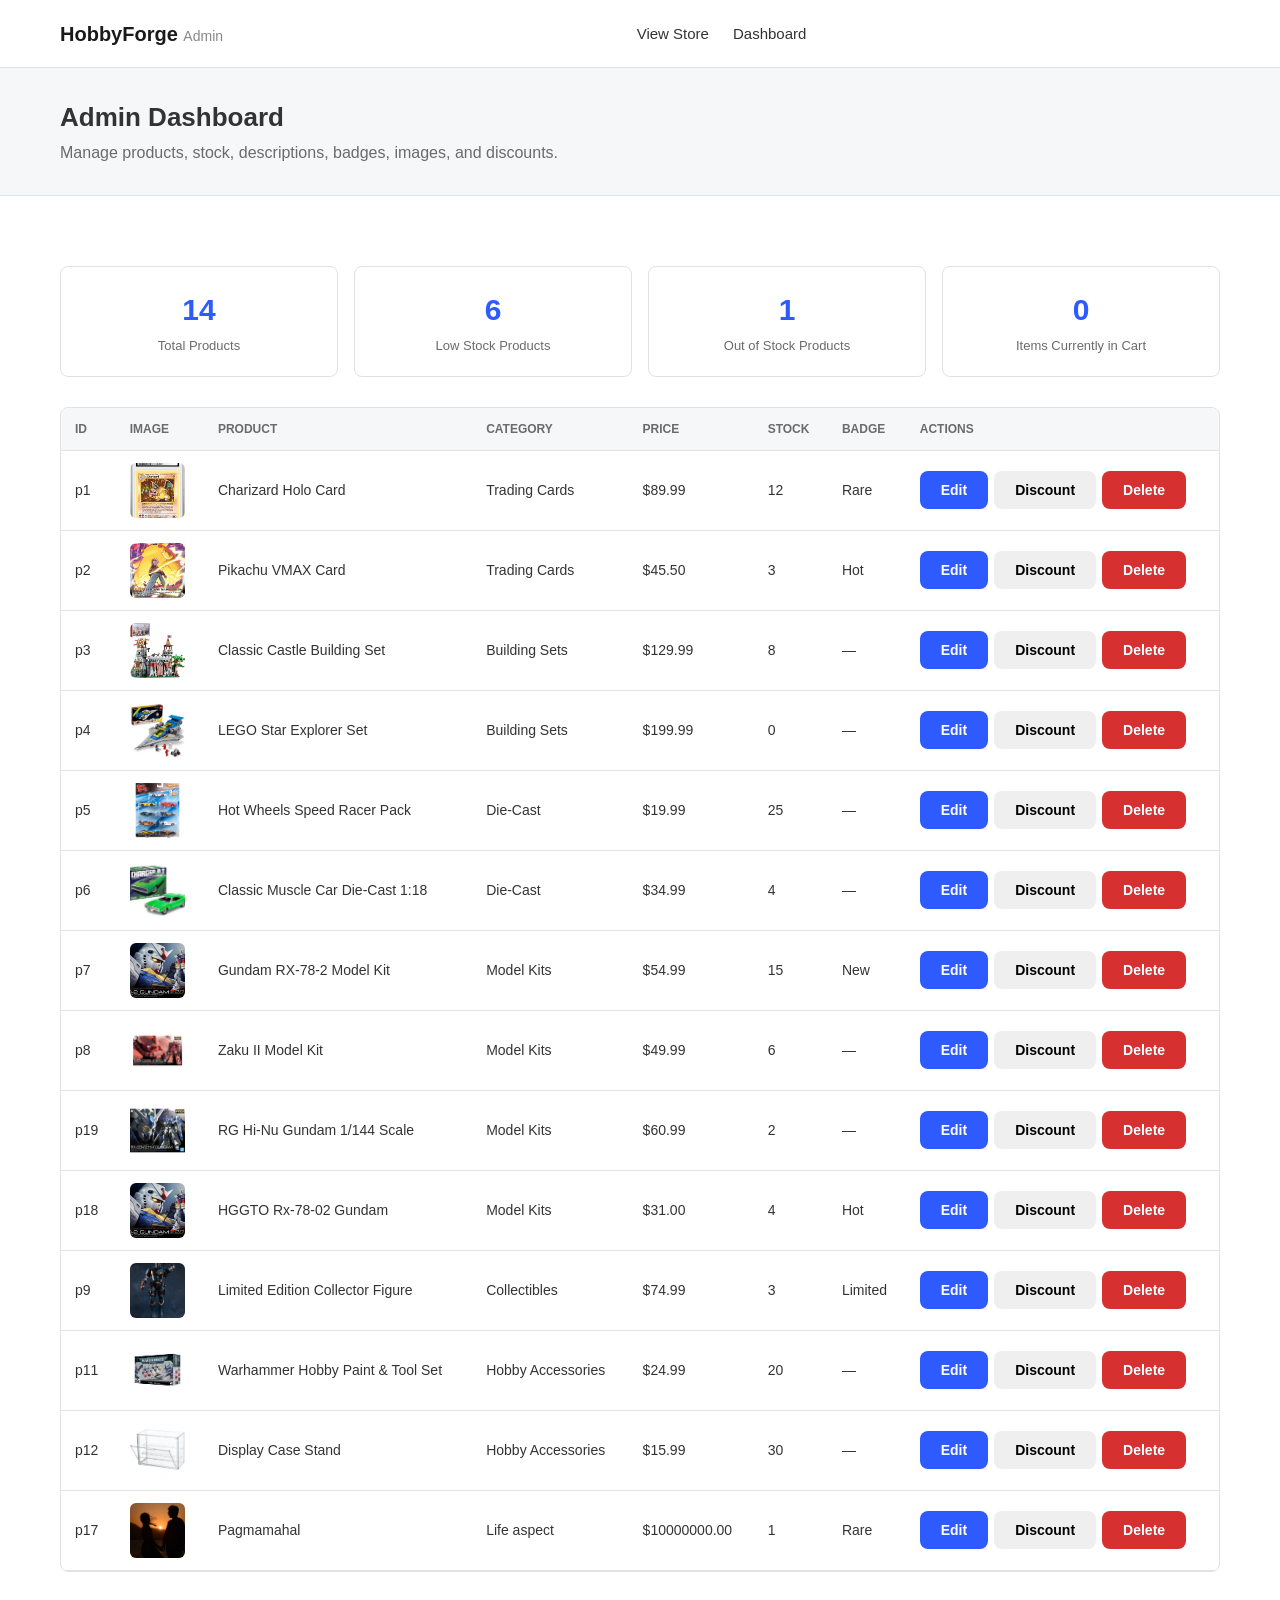
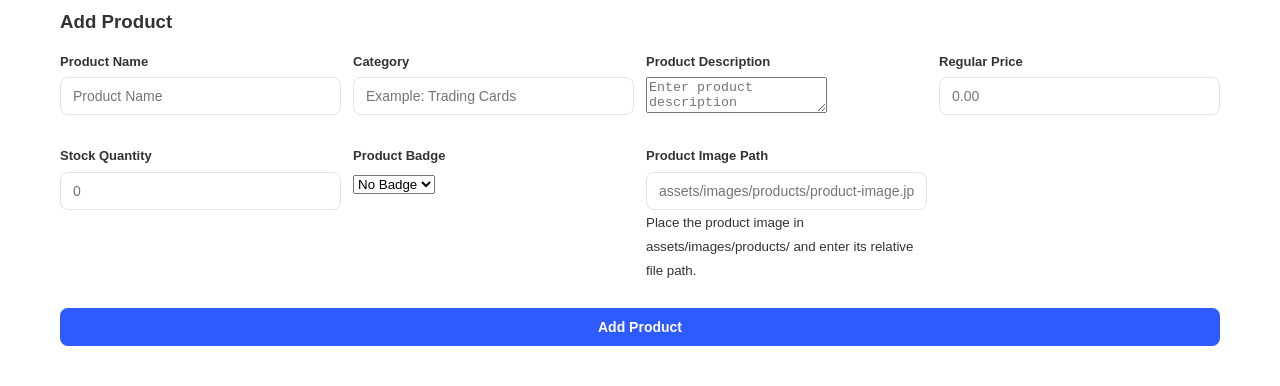
==== commit 693343dd: "Update admin.html" ====
--- a/admin.html
+++ b/admin.html
@@ -587,7 +587,7 @@
 
       <img
         id="edit-product-image-preview"
-        src="assets/images/placeholder.png"
+        src="assets/image/Logo.png"
         alt="Product preview"
         style="
           display:block;
--- a/css/style.css
+++ b/css/style.css
@@ -740,3 +740,433 @@
   border-radius: var(--radius);
   font-size: 14px;
 }
+/* ============================================================
+   CHECKOUT
+============================================================ */
+
+#checkout-layout {
+  display: grid;
+  grid-template-columns: minmax(0, 1.1fr) minmax(0, 0.9fr);
+  gap: 32px;
+  align-items: start;
+}
+
+
+/* ---------- Checkout Cards ---------- */
+
+.checkout-customer-section,
+.checkout-summary {
+  border: 1px solid var(--color-border);
+  border-radius: var(--radius);
+  padding: 24px;
+  background: #fff;
+}
+
+
+.checkout-customer-section h2,
+.checkout-summary h2 {
+  margin-bottom: 20px;
+}
+
+
+/* ---------- Form ---------- */
+
+.checkout-customer-section form {
+  width: 100%;
+}
+
+
+.checkout-customer-section textarea {
+  width: 100%;
+  min-height: 90px;
+  padding: 10px 12px;
+  border: 1px solid var(--color-border);
+  border-radius: var(--radius);
+  font-family: inherit;
+  font-size: 14px;
+  resize: vertical;
+}
+
+
+.checkout-customer-section input[type="text"],
+.checkout-customer-section input[type="email"],
+.checkout-customer-section input[type="tel"] {
+  width: 100%;
+}
+
+
+/* ============================================================
+   CHECKOUT OPTIONS
+============================================================ */
+
+.checkout-option-section {
+  margin-top: 24px;
+}
+
+
+.checkout-option-section h3 {
+  font-size: 16px;
+  margin-bottom: 12px;
+}
+
+
+/* ---------- Delivery Options ---------- */
+
+.checkout-option {
+  display: flex;
+  align-items: center;
+  gap: 8px;
+  padding: 10px 12px;
+  border: 1px solid transparent;
+  border-radius: 6px;
+  cursor: pointer;
+  margin-bottom: 6px;
+  transition:
+    background 0.2s ease,
+    border-color 0.2s ease;
+}
+
+
+.checkout-option:hover {
+  background: var(--color-bg-alt);
+}
+
+
+.checkout-option input {
+  width: auto;
+  margin: 0;
+}
+
+
+.checkout-option span {
+  flex: 1;
+}
+
+
+.checkout-option strong {
+  white-space: nowrap;
+  font-size: 14px;
+}
+
+
+/* ============================================================
+   PAYMENT OPTIONS
+============================================================ */
+
+.checkout-payment-option {
+  display: flex;
+  align-items: center;
+  gap: 12px;
+  min-height: 56px;
+  padding: 8px 12px;
+  border: 1px solid var(--color-border);
+  border-radius: var(--radius);
+  margin-bottom: 10px;
+  cursor: pointer;
+  background: #fff;
+  transition:
+    border-color 0.2s ease,
+    background 0.2s ease;
+}
+
+
+.checkout-payment-option:hover {
+  border-color: var(--color-primary);
+  background: var(--color-bg-alt);
+}
+
+
+.checkout-payment-option input {
+  width: auto;
+  margin: 0;
+  flex-shrink: 0;
+}
+
+
+/* ---------- Payment Logos ---------- */
+
+.payment-logo {
+  width: 42px;
+  height: 42px;
+  object-fit: contain;
+  flex-shrink: 0;
+  border-radius: 6px;
+}
+
+
+.payment-method-text {
+  font-size: 14px;
+  font-weight: 500;
+}
+
+
+/* ---------- COD ---------- */
+
+.checkout-payment-option:has(
+  input[value="cod"]
+) {
+  min-height: 48px;
+}
+
+
+/* ============================================================
+   PAYMENT PLACEHOLDER
+============================================================ */
+
+#payment-placeholder {
+  margin-top: 12px;
+  padding: 16px;
+  border: 1px dashed var(--color-border);
+  border-radius: var(--radius);
+  background: var(--color-bg-alt);
+}
+
+
+#payment-placeholder small {
+  display: block;
+  margin-top: 6px;
+  color: var(--color-muted);
+  font-size: 12px;
+}
+
+
+/* ============================================================
+   CHECKOUT SUMMARY
+============================================================ */
+
+.checkout-summary {
+  position: sticky;
+  top: calc(var(--nav-height) + 20px);
+}
+
+
+.checkout-summary-header {
+  display: flex;
+  justify-content: space-between;
+  align-items: center;
+  border-bottom: 1px solid var(--color-border);
+  padding-bottom: 14px;
+  margin-bottom: 14px;
+}
+
+
+.checkout-summary-header span {
+  font-size: 13px;
+  color: var(--color-muted);
+}
+
+
+.checkout-item {
+  display: flex;
+  gap: 14px;
+  align-items: center;
+  padding: 14px 0;
+  border-bottom: 1px solid var(--color-border);
+}
+
+
+.checkout-item-image-wrap {
+  width: 72px;
+  height: 72px;
+  flex-shrink: 0;
+}
+
+
+.checkout-item-image {
+  width: 100%;
+  height: 100%;
+  object-fit: cover;
+  border-radius: 6px;
+  background: var(--color-bg-alt);
+}
+
+
+.checkout-item-image-placeholder {
+  width: 100%;
+  height: 100%;
+  border-radius: 6px;
+  display: flex;
+  align-items: center;
+  justify-content: center;
+  background: var(--color-bg-alt);
+  font-weight: 800;
+}
+
+
+.checkout-item-details {
+  flex: 1;
+  min-width: 0;
+}
+
+
+.checkout-item-category {
+  font-size: 11px;
+  color: var(--color-muted);
+  text-transform: uppercase;
+  margin: 0;
+}
+
+
+.checkout-item-name {
+  font-size: 15px;
+  margin: 4px 0;
+}
+
+
+.checkout-item-quantity,
+.checkout-item-unit-price {
+  margin: 2px 0;
+  font-size: 13px;
+  color: var(--color-muted);
+}
+
+
+.checkout-item-subtotal {
+  font-weight: 700;
+  white-space: nowrap;
+}
+
+
+/* ---------- Totals ---------- */
+
+.checkout-totals {
+  padding-top: 18px;
+}
+
+
+.checkout-totals > div {
+  display: flex;
+  justify-content: space-between;
+  gap: 20px;
+  padding: 9px 0;
+}
+
+
+.checkout-total-row {
+  border-top: 1px solid var(--color-border);
+  margin-top: 8px;
+  padding-top: 16px !important;
+  font-size: 18px;
+}
+
+
+/* ============================================================
+   CHECKOUT FORM MESSAGE
+============================================================ */
+
+.checkout-form-message {
+  display: none;
+  padding: 12px;
+  margin-bottom: 14px;
+  border-radius: var(--radius);
+  font-size: 14px;
+}
+
+
+.checkout-form-message-info {
+  display: block;
+  background: var(--color-bg-alt);
+  color: var(--color-text);
+}
+
+
+.checkout-form-message-success {
+  display: block;
+  background: #e6f7ee;
+  color: var(--color-success);
+}
+
+
+.checkout-form-message-error {
+  display: block;
+  background: #fdecec;
+  color: var(--color-danger);
+}
+
+
+/* ============================================================
+   CHECKOUT MOBILE
+============================================================ */
+
+@media (max-width: 768px) {
+
+  #checkout-layout {
+    grid-template-columns: 1fr;
+    gap: 20px;
+  }
+
+
+  .checkout-customer-section,
+  .checkout-summary {
+    padding: 18px;
+  }
+
+
+  .checkout-summary {
+    position: static;
+  }
+
+
+  .checkout-item {
+    align-items: flex-start;
+  }
+
+
+  .checkout-item-subtotal {
+    margin-left: auto;
+  }
+
+
+  .payment-logo {
+    width: 38px;
+    height: 38px;
+  }
+
+}
+
+
+@media (max-width: 480px) {
+
+  .checkout-option {
+    flex-wrap: wrap;
+  }
+
+
+  .checkout-option span {
+    flex: 1 1 auto;
+  }
+
+
+  .checkout-option strong {
+    margin-left: auto;
+  }
+
+
+  .checkout-payment-option {
+    min-height: 52px;
+    padding: 8px 10px;
+  }
+
+
+  .payment-logo {
+    width: 36px;
+    height: 36px;
+  }
+
+
+  .checkout-item-image-wrap {
+    width: 60px;
+    height: 60px;
+  }
+
+
+  .checkout-item {
+    gap: 10px;
+  }
+
+
+  .checkout-item-subtotal {
+    font-size: 13px;
+  }
+
+}
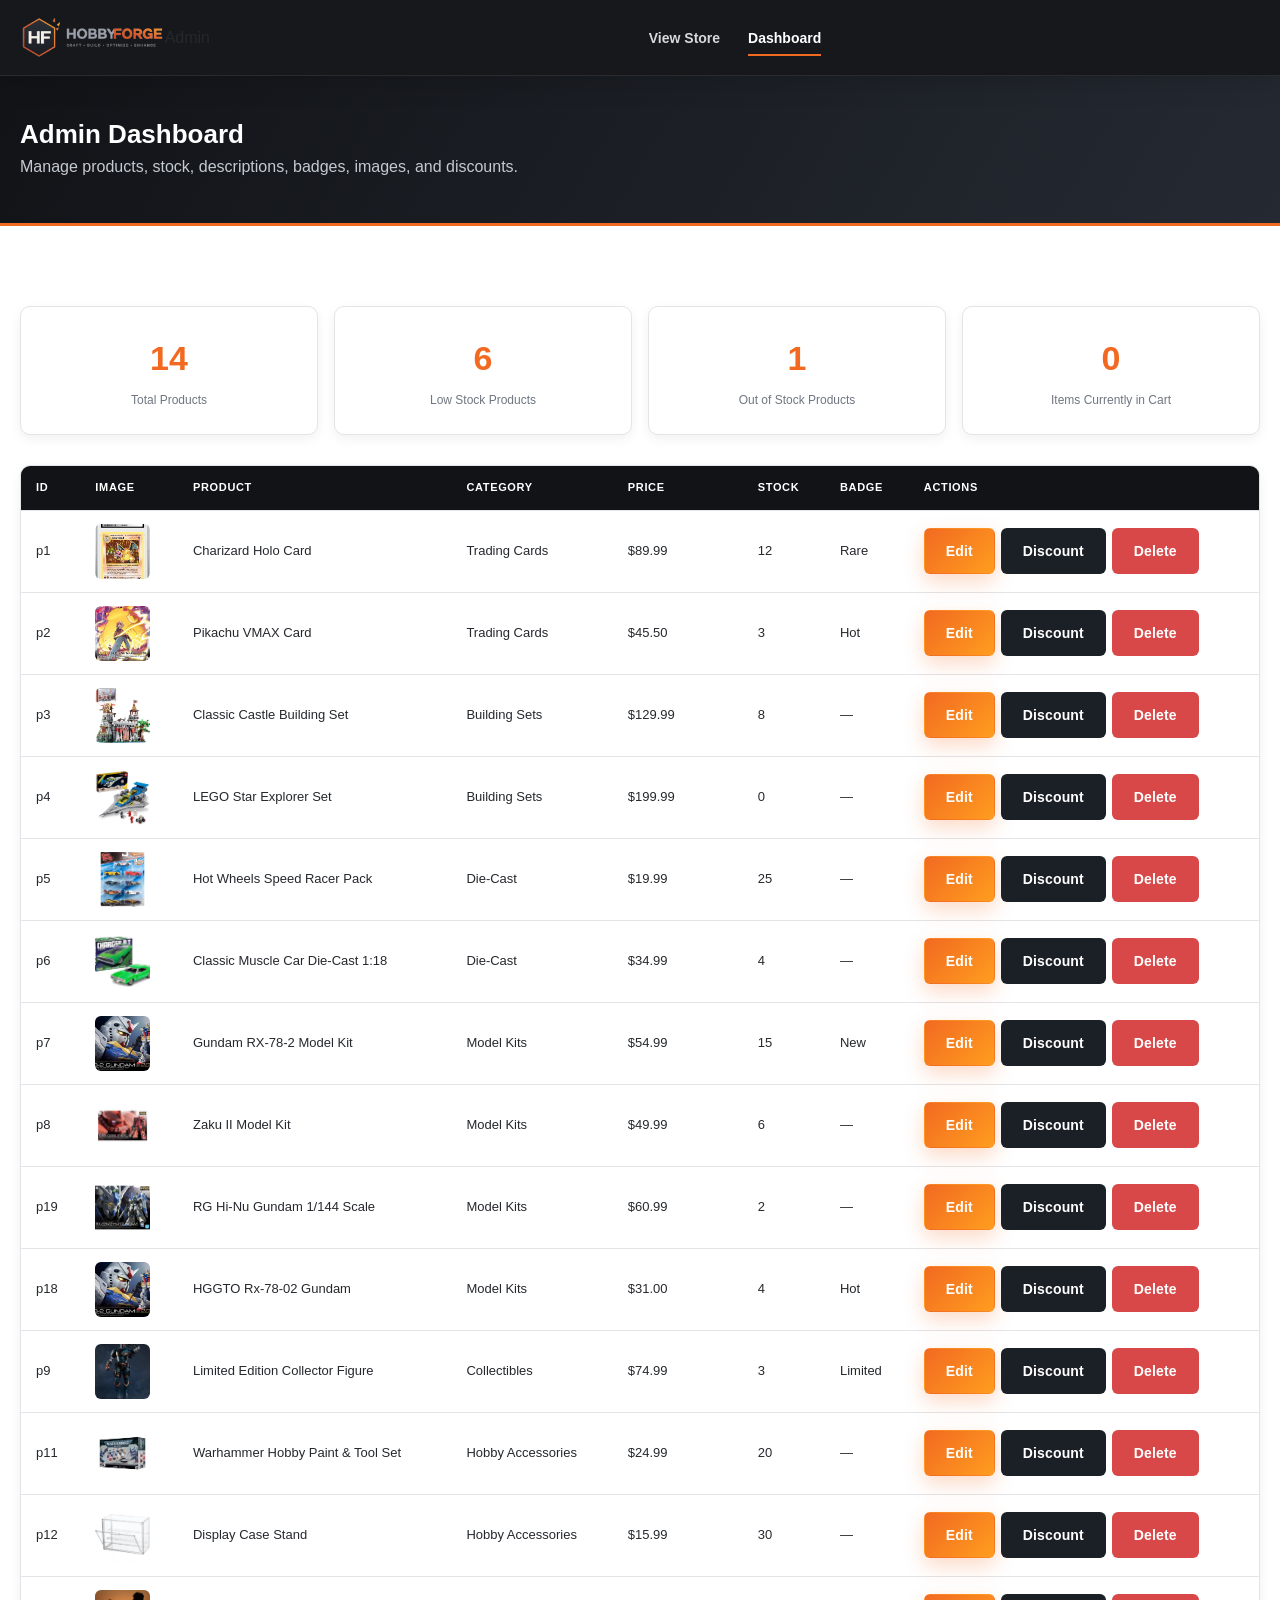
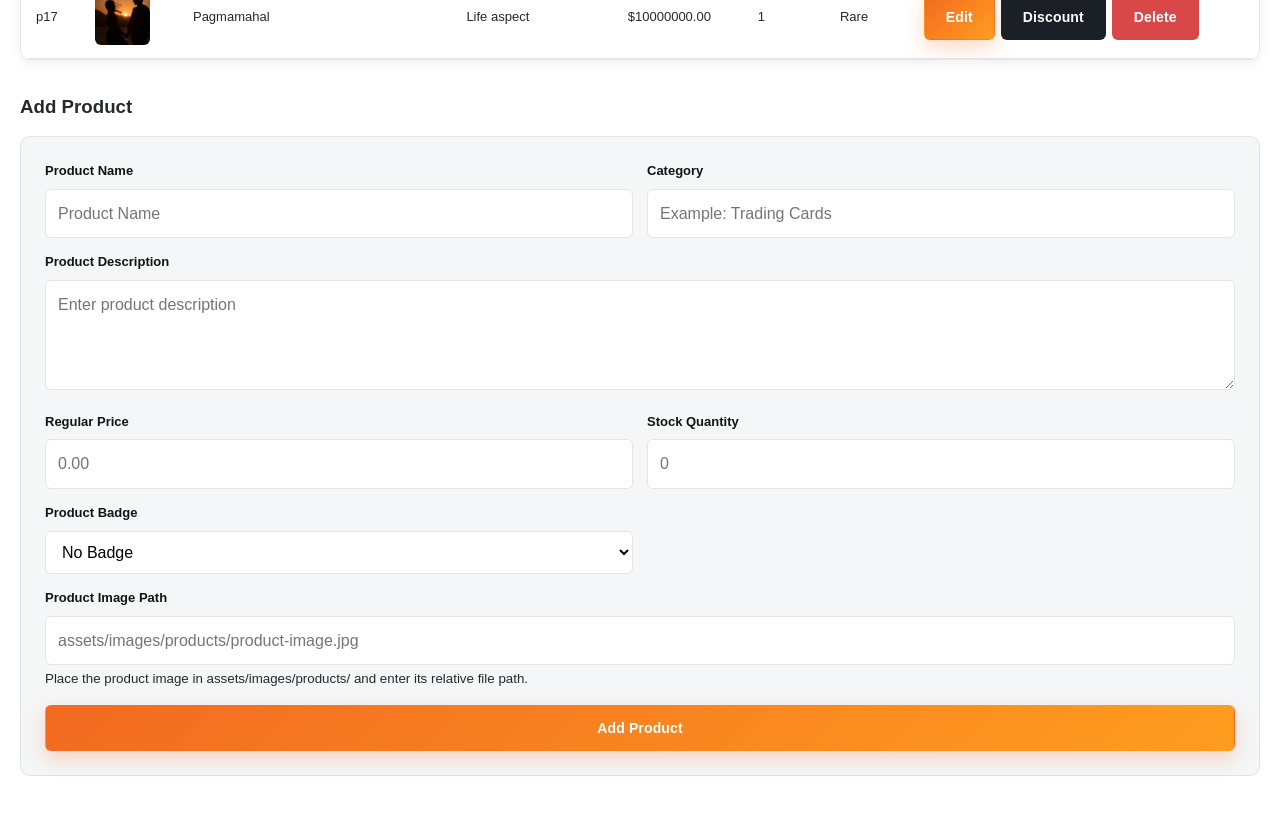
==== commit 369aa096: "Update admin.html" ====
--- a/admin.html
+++ b/admin.html
@@ -1,6 +1,8 @@
 <!DOCTYPE html>
 <html lang="en">
+
 <head>
+
   <meta charset="UTF-8">
 
   <meta
@@ -12,6 +14,7 @@
 
   <link rel="stylesheet" href="css/style.css">
   <link rel="stylesheet" href="css/responsive.css">
+
 </head>
 
 
@@ -22,24 +25,59 @@
   <header class="navbar">
 
     <div class="container">
+
+
+      <!-- BRAND -->
 
       <a
         href="index.html"
-        class="nav-brand"
-      >
-        HobbyForge
-
-        <span
-          style="
-            color:#888;
-            font-weight:400;
-            font-size:14px;
-          "
-        >
-          Admin
+        class="nav-brand nav-brand-admin"
+        aria-label="HobbyForge Home"
+      >
+
+
+        <!-- Desktop -->
+
+        <span class="nav-brand-wide">
+
+          <img
+            src="assets/image/Header-Logo.png"
+            alt="HobbyForge"
+            class="header-logo"
+          >
+
+          <span class="admin-brand-label">
+            Admin
+          </span>
+
         </span>
+
+
+        <!-- Mobile -->
+
+        <span class="nav-brand-mobile">
+
+          <img
+            src="assets/image/Logo.png"
+            alt="HobbyForge"
+            class="mobile-logo"
+          >
+
+          <span class="mobile-brand-name">
+            HobbyForge
+          </span>
+
+          <span class="admin-brand-label mobile-admin-label">
+            Admin
+          </span>
+
+        </span>
+
+
       </a>
 
+
+      <!-- NAVIGATION -->
 
       <ul
         class="nav-links"
@@ -53,13 +91,18 @@
         </li>
 
         <li>
-          <a href="admin.html">
+          <a
+            href="admin.html"
+            class="active"
+          >
             Dashboard
           </a>
         </li>
 
       </ul>
 
+
+      <!-- MOBILE CONTROL -->
 
       <div class="nav-right">
 
@@ -75,6 +118,7 @@
 
       </div>
 
+
     </div>
 
   </header>
@@ -122,6 +166,7 @@
 
       <div class="stats-grid">
 
+
         <div class="stat-card">
 
           <div
@@ -185,6 +230,7 @@
 
         </div>
 
+
       </div>
 
 
@@ -199,19 +245,12 @@
             <tr>
 
               <th>ID</th>
-
               <th>Image</th>
-
               <th>Product</th>
-
               <th>Category</th>
-
               <th>Price</th>
-
               <th>Stock</th>
-
               <th>Badge</th>
-
               <th>Actions</th>
 
             </tr>
@@ -219,10 +258,10 @@
           </thead>
 
 
-          <tbody
-            id="admin-product-table-body"
-          >
+          <tbody id="admin-product-table-body">
+
             <!-- Rendered dynamically -->
+
           </tbody>
 
         </table>
@@ -233,9 +272,7 @@
       <!-- ================= ADD PRODUCT ================= -->
 
       <h3
-        style="
-          margin-top:36px;
-        "
+        style="margin-top:36px;"
       >
         Add Product
       </h3>
@@ -246,8 +283,6 @@
         id="add-product-form"
       >
 
-
-        <!-- PRODUCT NAME -->
 
         <div class="form-group">
 
@@ -265,8 +300,6 @@
         </div>
 
 
-        <!-- CATEGORY -->
-
         <div class="form-group">
 
           <label for="new-product-category">
@@ -283,8 +316,6 @@
         </div>
 
 
-        <!-- DESCRIPTION -->
-
         <div class="form-group">
 
           <label for="new-product-description">
@@ -299,8 +330,6 @@
 
         </div>
 
-
-        <!-- REGULAR PRICE -->
 
         <div class="form-group">
 
@@ -320,8 +349,6 @@
         </div>
 
 
-        <!-- STOCK -->
-
         <div class="form-group">
 
           <label for="new-product-stock">
@@ -339,8 +366,6 @@
         </div>
 
 
-        <!-- BADGE -->
-
         <div class="form-group">
 
           <label for="new-product-badge">
@@ -373,8 +398,6 @@
 
         </div>
 
-
-        <!-- IMAGE PATH -->
 
         <div class="form-group">
 
@@ -390,15 +413,12 @@
           >
 
           <small>
-            Place the product image in
-            assets/images/products/
+            Place the product image in assets/images/products/
             and enter its relative file path.
           </small>
 
         </div>
 
-
-        <!-- ADD PRODUCT -->
 
         <button
           type="submit"
@@ -422,9 +442,6 @@
     class="modal"
     id="edit-product-modal"
   >
-
-
-    <!-- CLOSE -->
 
     <button
       class="modal-close-btn"
@@ -436,15 +453,11 @@
     </button>
 
 
-    <!-- TITLE -->
-
     <h3 id="edit-product-name">
       Edit Product
     </h3>
 
 
-    <!-- PRODUCT NAME -->
-
     <div class="form-group">
 
       <label for="edit-name-input">
@@ -459,8 +472,6 @@
     </div>
 
 
-    <!-- CATEGORY -->
-
     <div class="form-group">
 
       <label for="edit-category-input">
@@ -475,8 +486,6 @@
     </div>
 
 
-    <!-- DESCRIPTION -->
-
     <div class="form-group">
 
       <label for="edit-description-input">
@@ -489,8 +498,6 @@
 
     </div>
 
-
-    <!-- REGULAR PRICE -->
 
     <div class="form-group">
 
@@ -508,8 +515,6 @@
     </div>
 
 
-    <!-- STOCK -->
-
     <div class="form-group">
 
       <label for="edit-stock-input">
@@ -525,8 +530,6 @@
     </div>
 
 
-    <!-- BADGE -->
-
     <div class="form-group">
 
       <label for="edit-badge-input">
@@ -559,8 +562,6 @@
 
     </div>
 
-
-    <!-- IMAGE PATH -->
 
     <div class="form-group">
 
@@ -576,8 +577,6 @@
 
     </div>
 
-
-    <!-- IMAGE PREVIEW -->
 
     <div class="form-group">
 
@@ -601,8 +600,6 @@
     </div>
 
 
-    <!-- SAVE -->
-
     <button
       class="btn btn-primary btn-full"
       id="edit-modal-save-btn"
@@ -611,11 +608,8 @@
       Save Changes
     </button>
 
-
   </div>
 
-
-  <!-- EDIT MODAL OVERLAY -->
 
   <div
     class="modal-overlay"
@@ -629,9 +623,6 @@
     class="modal"
     id="discount-modal"
   >
-
-
-    <!-- CLOSE -->
 
     <button
       class="modal-close-btn"
@@ -648,27 +639,17 @@
     </h3>
 
 
-    <!-- PRODUCT NAME -->
-
-    <p
-      id="discount-product-name"
-    ></p>
-
-
-    <!-- REGULAR PRICE -->
+    <p id="discount-product-name"></p>
+
 
     <p>
 
       Regular Price:
 
-      <strong
-        id="discount-original-price"
-      ></strong>
+      <strong id="discount-original-price"></strong>
 
     </p>
 
-
-    <!-- DISCOUNT PRICE -->
 
     <div class="form-group">
 
@@ -686,8 +667,6 @@
 
     </div>
 
-
-    <!-- APPLY -->
 
     <button
       class="btn btn-primary btn-full"
@@ -697,11 +676,8 @@
       Apply Discount
     </button>
 
-
   </div>
 
-
-  <!-- DISCOUNT MODAL OVERLAY -->
 
   <div
     class="modal-overlay"
@@ -717,4 +693,5 @@
   <script src="js/app.js"></script>
 
 </body>
+
 </html>
--- a/css/style.css
+++ b/css/style.css
@@ -1,1172 +1,270 @@
 /* ============================================================
-   style.css
-   Base styles for the Hobby Shop skeleton.
-   Kept intentionally simple/placeholder — meant to be redesigned later.
-   ============================================================ */
-
-:root {
-  --color-primary: #2d5bff;
-  --color-primary-dark: #1c3fc7;
-  --color-dark: #1a1a1a;
-  --color-text: #333333;
-  --color-muted: #6b6b6b;
-  --color-border: #e2e2e2;
-  --color-bg: #ffffff;
-  --color-bg-alt: #f6f7f9;
-  --color-danger: #d63031;
-  --color-success: #1e9e5a;
-  --color-warning: #e0a800;
-
-  --radius: 8px;
-  --max-width: 1200px;
-  --nav-height: 68px;
+   HOBBYFORGE — Main Visual System
+   Forge • Steel • Ember • Industrial
+   Full replacement: css/style.css
+============================================================ */
+
+:root{
+  --color-primary:#f26a21;
+  --color-primary-dark:#d84d12;
+  --color-primary-light:#fff0e7;
+  --color-gold:#ff9d1f;
+  --color-dark:#111317;
+  --color-dark-soft:#1b1f26;
+  --color-dark-elevated:#252a32;
+  --color-text:#25282d;
+  --color-muted:#6f7680;
+  --color-light-text:#d5d9df;
+  --color-border:#e2e4e7;
+  --color-border-dark:#373d47;
+  --color-bg:#fff;
+  --color-bg-alt:#f5f6f7;
+  --color-bg-soft:#fafafa;
+  --color-danger:#d84848;
+  --color-success:#2f9e68;
+  --color-warning:#e69a18;
+  --radius-sm:6px; --radius:10px; --radius-md:14px; --radius-lg:20px;
+  --shadow-sm:0 4px 12px rgba(15,18,22,.06);
+  --shadow-md:0 12px 30px rgba(15,18,22,.10);
+  --shadow-lg:0 22px 50px rgba(15,18,22,.18);
+  --max-width:1240px;
+  --nav-height:76px;
 }
 
-* {
-  box-sizing: border-box;
-}
-
-body {
-  margin: 0;
-  font-family: -apple-system, BlinkMacSystemFont, "Segoe UI", Roboto, Arial, sans-serif;
-  color: var(--color-text);
-  background: var(--color-bg);
-  line-height: 1.5;
-}
-
-img {
-  max-width: 100%;
-  display: block;
-}
-
-.container {
-  max-width: var(--max-width);
-  margin: 0 auto;
-  padding: 0 20px;
-}
-
-a {
-  color: inherit;
-}
-
-h1, h2, h3, h4 {
-  margin: 0 0 12px 0;
-}
-
-section {
-  padding: 60px 0;
-}
-
-/* ---------- Buttons ---------- */
-.btn {
-  display: inline-block;
-  padding: 10px 20px;
-  border-radius: var(--radius);
-  border: 1px solid transparent;
-  font-size: 14px;
-  font-weight: 600;
-  cursor: pointer;
-  text-decoration: none;
-  text-align: center;
-}
-
-.btn-primary {
-  background: var(--color-primary);
-  color: #fff;
-}
-.btn-primary:hover {
-  background: var(--color-primary-dark);
-}
-.btn-primary:disabled {
-  background: #b7b7b7;
-  cursor: not-allowed;
-}
-
-.btn-outline {
-  background: transparent;
-  border-color: var(--color-border);
-  color: var(--color-text);
-}
-.btn-outline:hover {
-  border-color: var(--color-primary);
-  color: var(--color-primary);
-}
-
-.btn-danger {
-  background: var(--color-danger);
-  color: #fff;
-}
-
-.btn-small {
-  padding: 6px 12px;
-  font-size: 13px;
-}
-
-.btn-full {
-  width: 100%;
-}
-
-/* ---------- Navigation ---------- */
-.navbar {
-  position: sticky;
-  top: 0;
-  z-index: 500;
-  background: var(--color-bg);
-  border-bottom: 1px solid var(--color-border);
-  height: var(--nav-height);
-}
-
-.navbar .container {
-  height: 100%;
-  display: flex;
-  align-items: center;
-  justify-content: space-between;
-}
-
-.nav-brand {
-  font-size: 20px;
-  font-weight: 800;
-  text-decoration: none;
-  color: var(--color-dark);
-}
-
-.nav-links {
-  display: flex;
-  align-items: center;
-  gap: 24px;
-  list-style: none;
-  margin: 0;
-  padding: 0;
-}
-
-.nav-links a {
-  text-decoration: none;
-  font-weight: 500;
-  color: var(--color-text);
-  font-size: 15px;
-}
-.nav-links a:hover {
-  color: var(--color-primary);
-}
-
-.nav-right {
-  display: flex;
-  align-items: center;
-  gap: 16px;
-}
-
-.cart-btn {
-  position: relative;
-  background: transparent;
-  border: 1px solid var(--color-border);
-  border-radius: var(--radius);
-  padding: 8px 14px;
-  cursor: pointer;
-  font-weight: 600;
-}
-
-.cart-count {
-  display: inline-block;
-  background: var(--color-primary);
-  color: #fff;
-  border-radius: 50%;
-  min-width: 20px;
-  height: 20px;
-  font-size: 12px;
-  line-height: 20px;
-  text-align: center;
-  margin-left: 6px;
-}
-
-.mobile-menu-toggle {
-  display: none;
-  flex-direction: column;
-  gap: 4px;
-  background: none;
-  border: none;
-  cursor: pointer;
-  padding: 8px;
-}
-.mobile-menu-toggle span {
-  width: 24px;
-  height: 2px;
-  background: var(--color-dark);
-}
-
-/* ---------- Hero ---------- */
-.hero {
-  background: var(--color-bg-alt);
-  padding: 80px 0;
-  text-align: center;
-}
-.hero-brand {
-  color: var(--color-primary);
-  font-weight: 700;
-  letter-spacing: 1px;
-  text-transform: uppercase;
-  font-size: 14px;
-  margin-bottom: 10px;
-}
-.hero h1 {
-  font-size: 42px;
-  max-width: 700px;
-  margin: 0 auto 16px auto;
-}
-.hero p {
-  color: var(--color-muted);
-  max-width: 600px;
-  margin: 0 auto 28px auto;
-}
-
-/* ---------- Section headers ---------- */
-.section-header {
-  text-align: center;
-  margin-bottom: 36px;
-}
-.section-header p {
-  color: var(--color-muted);
-}
-
-/* ---------- Product grid / cards ---------- */
-.product-grid {
-  display: grid;
-  grid-template-columns: repeat(4, 1fr);
-  gap: 24px;
-}
-
-.product-card {
-  border: 1px solid var(--color-border);
-  border-radius: var(--radius);
-  overflow: hidden;
-  background: #fff;
-  display: flex;
-  flex-direction: column;
-}
-
-.product-img-wrap {
-  position: relative;
-  background: var(--color-bg-alt);
-  cursor: pointer;
-  aspect-ratio: 1 / 1;
-  display: flex;
-  align-items: center;
-  justify-content: center;
-}
-
-.product-img {
-  width: 100%;
-  height: 100%;
-  object-fit: cover;
-}
-
-.product-badge {
-  position: absolute;
-  top: 10px;
-  left: 10px;
-  background: var(--color-primary);
-  color: #fff;
-  font-size: 11px;
-  font-weight: 700;
-  padding: 4px 8px;
-  border-radius: 4px;
-  z-index: 2;
-}
-
-.product-card-body {
-  padding: 14px;
-  display: flex;
-  flex-direction: column;
-  gap: 4px;
-  flex-grow: 1;
-}
-
-.product-category {
-  font-size: 12px;
-  color: var(--color-muted);
-  text-transform: uppercase;
-  margin: 0;
-}
-
-.product-name {
-  font-size: 16px;
-  margin: 0;
-}
-
-.product-price {
-  font-weight: 700;
-  margin: 4px 0;
-}
-
-.stock-status {
-  font-size: 13px;
-  font-weight: 600;
-  margin: 0 0 8px 0;
-}
-.stock-ok { color: var(--color-success); }
-.stock-low { color: var(--color-warning); }
-.stock-out { color: var(--color-danger); }
-
-.product-card-actions {
-  display: flex;
-  gap: 8px;
-  margin-top: auto;
-}
-.product-card-actions .btn {
-  flex: 1;
-  padding: 8px 10px;
-  font-size: 13px;
-}
-
-/* ---------- Categories ---------- */
-.category-grid {
-  display: grid;
-  grid-template-columns: repeat(5, 1fr);
-  gap: 16px;
-}
-
-.category-card {
-  border: 1px solid var(--color-border);
-  border-radius: var(--radius);
-  padding: 24px 12px;
-  text-align: center;
-  cursor: pointer;
-  background: var(--color-bg-alt);
-  font-weight: 600;
-}
-.category-card:hover {
-  border-color: var(--color-primary);
-  color: var(--color-primary);
-}
-
-/* ---------- About / Contact ---------- */
-.about-section, .contact-section {
-  background: var(--color-bg-alt);
-}
-.about-content {
-  max-width: 700px;
-  margin: 0 auto;
-  text-align: center;
-  color: var(--color-muted);
-}
-
-.contact-form {
-  max-width: 560px;
-  margin: 0 auto;
-  display: flex;
-  flex-direction: column;
-  gap: 14px;
-}
-.contact-form input,
-.contact-form textarea {
-  padding: 12px;
-  border: 1px solid var(--color-border);
-  border-radius: var(--radius);
-  font-family: inherit;
-  font-size: 14px;
-}
-.contact-form textarea {
-  min-height: 120px;
-  resize: vertical;
-}
-.input-error {
-  border-color: var(--color-danger) !important;
-}
-.form-message {
-  padding: 10px 14px;
-  border-radius: var(--radius);
-  font-size: 14px;
-  display: none;
-}
-.form-message-success {
-  background: #e6f7ee;
-  color: var(--color-success);
-}
-.form-message-error {
-  background: #fdecec;
-  color: var(--color-danger);
-}
-
-/* ---------- Footer ---------- */
-.footer {
-  background: var(--color-dark);
-  color: #d8d8d8;
-  padding: 40px 0 20px;
-}
-.footer-grid {
-  display: grid;
-  grid-template-columns: 2fr 1fr 1fr;
-  gap: 24px;
-  margin-bottom: 24px;
-}
-.footer h4 {
-  color: #fff;
-}
-.footer-links {
-  list-style: none;
-  padding: 0;
-  margin: 0;
-  display: flex;
-  flex-direction: column;
-  gap: 8px;
-}
-.footer-links a {
-  text-decoration: none;
-  color: #d8d8d8;
-  font-size: 14px;
-}
-.footer-links a:hover {
-  color: #fff;
-}
-.footer-bottom {
-  border-top: 1px solid #333;
-  padding-top: 16px;
-  font-size: 13px;
-  text-align: center;
-  color: #999;
-}
-
-/* ---------- Product controls bar (products page) ---------- */
-.controls-bar {
-  display: flex;
-  flex-wrap: wrap;
-  gap: 16px;
-  align-items: center;
-  justify-content: space-between;
-  margin-bottom: 24px;
-}
-.search-box input {
-  padding: 10px 14px;
-  border: 1px solid var(--color-border);
-  border-radius: var(--radius);
-  width: 260px;
-  font-size: 14px;
-}
-.sort-box select {
-  padding: 10px 14px;
-  border: 1px solid var(--color-border);
-  border-radius: var(--radius);
-  font-size: 14px;
-}
-.filter-bar {
-  display: flex;
-  flex-wrap: wrap;
-  gap: 8px;
-  margin-bottom: 24px;
-}
-.filter-btn {
-  padding: 8px 16px;
-  border-radius: 20px;
-  border: 1px solid var(--color-border);
-  background: #fff;
-  cursor: pointer;
-  font-size: 13px;
-  font-weight: 600;
-}
-.filter-btn.active {
-  background: var(--color-primary);
-  border-color: var(--color-primary);
-  color: #fff;
-}
-.no-results {
-  display: none;
-  text-align: center;
-  color: var(--color-muted);
-  padding: 40px 0;
-}
-
-/* ---------- Modal (Product Details) ---------- */
-.modal-overlay {
-  position: fixed;
-  inset: 0;
-  background: rgba(0,0,0,0.5);
-  display: none;
-  z-index: 800;
-}
-.modal {
-  position: fixed;
-  top: 50%;
-  left: 50%;
-  transform: translate(-50%, -50%) scale(0.96);
-  background: #fff;
-  border-radius: var(--radius);
-  width: 90%;
-  max-width: 600px;
-  max-height: 85vh;
-  overflow-y: auto;
-  z-index: 900;
-  display: none;
-  padding: 24px;
-}
-.modal.open,
-.modal.open + .modal-overlay,
-.modal-overlay.open {
-  display: block;
-}
-
-.modal-close-btn {
-  position: absolute;
-  top: 14px;
-  right: 16px;
-  background: none;
-  border: none;
-  font-size: 22px;
-  cursor: pointer;
-  color: var(--color-muted);
-}
-
-.modal-body {
-  display: flex;
-  gap: 20px;
-  flex-wrap: wrap;
-}
-.modal-img {
-  width: 220px;
-  height: 220px;
-  object-fit: cover;
-  border-radius: var(--radius);
-  background: var(--color-bg-alt);
-}
-.modal-details {
-  flex: 1;
-  min-width: 220px;
-}
-.modal-qty-controls {
-  display: flex;
-  align-items: center;
-  gap: 12px;
-  margin: 16px 0;
-}
-.qty-btn {
-  width: 32px;
-  height: 32px;
-  border-radius: 6px;
-  border: 1px solid var(--color-border);
-  background: #fff;
-  cursor: pointer;
-  font-size: 16px;
-}
-
-/* ---------- Cart drawer ---------- */
-.cart-drawer {
-  position: fixed;
-  top: 0;
-  right: -400px;
-  width: 380px;
-  max-width: 100%;
-  height: 100%;
-  background: #fff;
-  box-shadow: -4px 0 16px rgba(0,0,0,0.15);
-  z-index: 900;
-  display: flex;
-  flex-direction: column;
-  transition: right 0.25s ease;
-}
-.cart-drawer.open {
-  right: 0;
-}
-.cart-drawer-header {
-  display: flex;
-  justify-content: space-between;
-  align-items: center;
-  padding: 18px 20px;
-  border-bottom: 1px solid var(--color-border);
-}
-.cart-items {
-  flex: 1;
-  overflow-y: auto;
-  padding: 12px 20px;
-}
-.cart-item {
-  display: flex;
-  gap: 12px;
-  align-items: center;
-  padding: 12px 0;
-  border-bottom: 1px solid var(--color-border);
-  position: relative;
-}
-.cart-item-img {
-  width: 56px;
-  height: 56px;
-  object-fit: cover;
-  border-radius: 6px;
-  background: var(--color-bg-alt);
-}
-.cart-item-info {
-  flex: 1;
-}
-.cart-item-name {
-  font-size: 14px;
-  font-weight: 600;
-  margin: 0 0 2px 0;
-}
-.cart-item-price {
-  font-size: 13px;
-  color: var(--color-muted);
-  margin: 0 0 6px 0;
-}
-.cart-qty-controls {
-  display: flex;
-  align-items: center;
-  gap: 8px;
-}
-.cart-qty-controls .qty-btn {
-  width: 24px;
-  height: 24px;
-  font-size: 13px;
-}
-.cart-remove-btn {
-  background: none;
-  border: none;
-  font-size: 18px;
-  color: var(--color-muted);
-  cursor: pointer;
-}
-.cart-empty {
-  text-align: center;
-  color: var(--color-muted);
-  padding: 40px 0;
-}
-.cart-drawer-footer {
-  padding: 16px 20px 20px;
-  border-top: 1px solid var(--color-border);
-}
-.cart-total-row {
-  display: flex;
-  justify-content: space-between;
-  font-weight: 700;
-  margin-bottom: 12px;
-}
-.cart-overlay {
-  position: fixed;
-  inset: 0;
-  background: rgba(0,0,0,0.4);
-  display: none;
-  z-index: 850;
-}
-.cart-overlay.open {
-  display: block;
-}
-
-/* ---------- Admin dashboard ---------- */
-.admin-header {
-  background: var(--color-bg-alt);
-  padding: 30px 0;
-  border-bottom: 1px solid var(--color-border);
-}
-.stats-grid {
-  display: grid;
-  grid-template-columns: repeat(4, 1fr);
-  gap: 16px;
-  margin: 30px 0;
-}
-.stat-card {
-  border: 1px solid var(--color-border);
-  border-radius: var(--radius);
-  padding: 20px;
-  text-align: center;
-}
-.stat-value {
-  font-size: 30px;
-  font-weight: 800;
-  color: var(--color-primary);
-}
-.stat-label {
-  color: var(--color-muted);
-  font-size: 13px;
-  margin-top: 4px;
-}
-
-.admin-table-wrap {
-  overflow-x: auto;
-  border: 1px solid var(--color-border);
-  border-radius: var(--radius);
-}
-table.admin-table {
-  width: 100%;
-  border-collapse: collapse;
-  min-width: 640px;
-}
-table.admin-table th,
-table.admin-table td {
-  text-align: left;
-  padding: 12px 14px;
-  border-bottom: 1px solid var(--color-border);
-  font-size: 14px;
-}
-table.admin-table th {
-  background: var(--color-bg-alt);
-  font-size: 12px;
-  text-transform: uppercase;
-  color: var(--color-muted);
-}
-.admin-actions {
-  display: flex;
-  gap: 8px;
-}
-
-.add-product-form {
-  display: grid;
-  grid-template-columns: repeat(4, 1fr);
-  gap: 12px;
-  margin-top: 16px;
-}
-.add-product-form input {
-  padding: 10px 12px;
-  border: 1px solid var(--color-border);
-  border-radius: var(--radius);
-  font-size: 14px;
-}
-.add-product-form button {
-  grid-column: span 4;
-}
-
-.admin-section {
-  padding: 40px 0;
-}
-
-.form-group {
-  margin-bottom: 14px;
-}
-.form-group label {
-  display: block;
-  font-size: 13px;
-  font-weight: 600;
-  margin-bottom: 6px;
-}
-.form-group input {
-  width: 100%;
-  padding: 10px 12px;
-  border: 1px solid var(--color-border);
-  border-radius: var(--radius);
-  font-size: 14px;
-}
-/* ============================================================
-   CHECKOUT
-============================================================ */
-
-#checkout-layout {
-  display: grid;
-  grid-template-columns: minmax(0, 1.1fr) minmax(0, 0.9fr);
-  gap: 32px;
-  align-items: start;
-}
-
-
-/* ---------- Checkout Cards ---------- */
-
-.checkout-customer-section,
-.checkout-summary {
-  border: 1px solid var(--color-border);
-  border-radius: var(--radius);
-  padding: 24px;
-  background: #fff;
-}
-
-
-.checkout-customer-section h2,
-.checkout-summary h2 {
-  margin-bottom: 20px;
-}
-
-
-/* ---------- Form ---------- */
-
-.checkout-customer-section form {
-  width: 100%;
-}
-
-
-.checkout-customer-section textarea {
-  width: 100%;
-  min-height: 90px;
-  padding: 10px 12px;
-  border: 1px solid var(--color-border);
-  border-radius: var(--radius);
-  font-family: inherit;
-  font-size: 14px;
-  resize: vertical;
-}
-
-
-.checkout-customer-section input[type="text"],
-.checkout-customer-section input[type="email"],
-.checkout-customer-section input[type="tel"] {
-  width: 100%;
-}
-
-
-/* ============================================================
-   CHECKOUT OPTIONS
-============================================================ */
-
-.checkout-option-section {
-  margin-top: 24px;
-}
-
-
-.checkout-option-section h3 {
-  font-size: 16px;
-  margin-bottom: 12px;
-}
-
-
-/* ---------- Delivery Options ---------- */
-
-.checkout-option {
-  display: flex;
-  align-items: center;
-  gap: 8px;
-  padding: 10px 12px;
-  border: 1px solid transparent;
-  border-radius: 6px;
-  cursor: pointer;
-  margin-bottom: 6px;
-  transition:
-    background 0.2s ease,
-    border-color 0.2s ease;
-}
-
-
-.checkout-option:hover {
-  background: var(--color-bg-alt);
-}
-
-
-.checkout-option input {
-  width: auto;
-  margin: 0;
-}
-
-
-.checkout-option span {
-  flex: 1;
-}
-
-
-.checkout-option strong {
-  white-space: nowrap;
-  font-size: 14px;
-}
-
-
-/* ============================================================
-   PAYMENT OPTIONS
-============================================================ */
-
-.checkout-payment-option {
-  display: flex;
-  align-items: center;
-  gap: 12px;
-  min-height: 56px;
-  padding: 8px 12px;
-  border: 1px solid var(--color-border);
-  border-radius: var(--radius);
-  margin-bottom: 10px;
-  cursor: pointer;
-  background: #fff;
-  transition:
-    border-color 0.2s ease,
-    background 0.2s ease;
-}
-
-
-.checkout-payment-option:hover {
-  border-color: var(--color-primary);
-  background: var(--color-bg-alt);
-}
-
-
-.checkout-payment-option input {
-  width: auto;
-  margin: 0;
-  flex-shrink: 0;
-}
-
-
-/* ---------- Payment Logos ---------- */
-
-.payment-logo {
-  width: 42px;
-  height: 42px;
-  object-fit: contain;
-  flex-shrink: 0;
-  border-radius: 6px;
-}
-
-
-.payment-method-text {
-  font-size: 14px;
-  font-weight: 500;
-}
-
-
-/* ---------- COD ---------- */
-
-.checkout-payment-option:has(
-  input[value="cod"]
-) {
-  min-height: 48px;
-}
-
-
-/* ============================================================
-   PAYMENT PLACEHOLDER
-============================================================ */
-
-#payment-placeholder {
-  margin-top: 12px;
-  padding: 16px;
-  border: 1px dashed var(--color-border);
-  border-radius: var(--radius);
-  background: var(--color-bg-alt);
-}
-
-
-#payment-placeholder small {
-  display: block;
-  margin-top: 6px;
-  color: var(--color-muted);
-  font-size: 12px;
-}
-
-
-/* ============================================================
-   CHECKOUT SUMMARY
-============================================================ */
-
-.checkout-summary {
-  position: sticky;
-  top: calc(var(--nav-height) + 20px);
-}
-
-
-.checkout-summary-header {
-  display: flex;
-  justify-content: space-between;
-  align-items: center;
-  border-bottom: 1px solid var(--color-border);
-  padding-bottom: 14px;
-  margin-bottom: 14px;
-}
-
-
-.checkout-summary-header span {
-  font-size: 13px;
-  color: var(--color-muted);
-}
-
-
-.checkout-item {
-  display: flex;
-  gap: 14px;
-  align-items: center;
-  padding: 14px 0;
-  border-bottom: 1px solid var(--color-border);
-}
-
-
-.checkout-item-image-wrap {
-  width: 72px;
-  height: 72px;
-  flex-shrink: 0;
-}
-
-
-.checkout-item-image {
-  width: 100%;
-  height: 100%;
-  object-fit: cover;
-  border-radius: 6px;
-  background: var(--color-bg-alt);
-}
-
-
-.checkout-item-image-placeholder {
-  width: 100%;
-  height: 100%;
-  border-radius: 6px;
-  display: flex;
-  align-items: center;
-  justify-content: center;
-  background: var(--color-bg-alt);
-  font-weight: 800;
-}
-
-
-.checkout-item-details {
-  flex: 1;
-  min-width: 0;
-}
-
-
-.checkout-item-category {
-  font-size: 11px;
-  color: var(--color-muted);
-  text-transform: uppercase;
-  margin: 0;
-}
-
-
-.checkout-item-name {
-  font-size: 15px;
-  margin: 4px 0;
-}
-
-
-.checkout-item-quantity,
-.checkout-item-unit-price {
-  margin: 2px 0;
-  font-size: 13px;
-  color: var(--color-muted);
-}
-
-
-.checkout-item-subtotal {
-  font-weight: 700;
-  white-space: nowrap;
-}
-
-
-/* ---------- Totals ---------- */
-
-.checkout-totals {
-  padding-top: 18px;
-}
-
-
-.checkout-totals > div {
-  display: flex;
-  justify-content: space-between;
-  gap: 20px;
-  padding: 9px 0;
-}
-
-
-.checkout-total-row {
-  border-top: 1px solid var(--color-border);
-  margin-top: 8px;
-  padding-top: 16px !important;
-  font-size: 18px;
-}
-
-
-/* ============================================================
-   CHECKOUT FORM MESSAGE
-============================================================ */
-
-.checkout-form-message {
-  display: none;
-  padding: 12px;
-  margin-bottom: 14px;
-  border-radius: var(--radius);
-  font-size: 14px;
-}
-
-
-.checkout-form-message-info {
-  display: block;
-  background: var(--color-bg-alt);
-  color: var(--color-text);
-}
-
-
-.checkout-form-message-success {
-  display: block;
-  background: #e6f7ee;
-  color: var(--color-success);
-}
-
-
-.checkout-form-message-error {
-  display: block;
-  background: #fdecec;
-  color: var(--color-danger);
-}
-
-
-/* ============================================================
-   CHECKOUT MOBILE
-============================================================ */
-
-@media (max-width: 768px) {
-
-  #checkout-layout {
-    grid-template-columns: 1fr;
-    gap: 20px;
-  }
-
-
-  .checkout-customer-section,
-  .checkout-summary {
-    padding: 18px;
-  }
-
-
-  .checkout-summary {
-    position: static;
-  }
-
-
-  .checkout-item {
-    align-items: flex-start;
-  }
-
-
-  .checkout-item-subtotal {
-    margin-left: auto;
-  }
-
-
-  .payment-logo {
-    width: 38px;
-    height: 38px;
-  }
-
-}
-
-
-@media (max-width: 480px) {
-
-  .checkout-option {
-    flex-wrap: wrap;
-  }
-
-
-  .checkout-option span {
-    flex: 1 1 auto;
-  }
-
-
-  .checkout-option strong {
-    margin-left: auto;
-  }
-
-
-  .checkout-payment-option {
-    min-height: 52px;
-    padding: 8px 10px;
-  }
-
-
-  .payment-logo {
-    width: 36px;
-    height: 36px;
-  }
-
-
-  .checkout-item-image-wrap {
-    width: 60px;
-    height: 60px;
-  }
-
-
-  .checkout-item {
-    gap: 10px;
-  }
-
-
-  .checkout-item-subtotal {
-    font-size: 13px;
-  }
-
-}
+/* RESET */
+*{box-sizing:border-box}
+html{scroll-behavior:smooth}
+body{margin:0;font-family:-apple-system,BlinkMacSystemFont,"Segoe UI",Roboto,Arial,sans-serif;color:var(--color-text);background:var(--color-bg);line-height:1.6;overflow-x:hidden}
+img{max-width:100%;display:block}
+a{color:inherit}
+button,input,textarea,select{font:inherit}
+button{-webkit-tap-highlight-color:transparent}
+h1,h2,h3,h4,p{margin-top:0}
+h1,h2,h3,h4{line-height:1.15}
+section{padding:90px 0}
+.container{width:min(100% - 40px,var(--max-width));margin:0 auto}
+
+/* BUTTONS */
+.btn{display:inline-flex;align-items:center;justify-content:center;gap:8px;min-height:44px;padding:11px 21px;border:1px solid transparent;border-radius:var(--radius-sm);cursor:pointer;text-decoration:none;text-align:center;font-size:14px;font-weight:700;letter-spacing:.01em;transition:transform .2s ease,background .2s ease,border-color .2s ease,color .2s ease,box-shadow .2s ease}
+.btn:hover{transform:translateY(-2px)}
+.btn-primary{color:#fff;background:linear-gradient(135deg,var(--color-primary),var(--color-gold));box-shadow:0 8px 20px rgba(242,106,33,.25)}
+.btn-primary:hover{background:linear-gradient(135deg,var(--color-primary-dark),var(--color-primary));box-shadow:0 12px 26px rgba(242,106,33,.34)}
+.btn-primary:disabled{opacity:.55;cursor:not-allowed;transform:none}
+.btn-outline{color:var(--color-dark);background:transparent;border-color:#c9cdd2}
+.btn-outline:hover{color:var(--color-primary);border-color:var(--color-primary);background:var(--color-primary-light)}
+.btn-secondary{background:var(--color-dark-soft);color:#fff}
+.btn-danger{background:var(--color-danger);color:#fff}
+.btn-small{min-height:34px;padding:6px 12px;font-size:12px}
+.btn-full{width:100%}
+
+/* NAVIGATION */
+.navbar{position:sticky;top:0;z-index:500;height:var(--nav-height);background:rgba(15,17,21,.97);border-bottom:1px solid rgba(255,255,255,.08);box-shadow:0 6px 24px rgba(0,0,0,.14)}
+.navbar .container{height:100%;display:flex;align-items:center;justify-content:space-between;gap:24px;position:relative}
+.nav-brand{text-decoration:none;flex-shrink:0}
+.nav-brand-wide{display:flex;align-items:center}
+.header-logo{width:auto;height:48px;max-width:min(420px,32vw);object-fit:contain}
+.nav-brand-mobile{display:none}
+.mobile-logo{width:46px;height:46px;object-fit:contain}
+.nav-links{display:flex;align-items:center;justify-content:center;gap:28px;list-style:none;margin:0;padding:0}
+.nav-links a{position:relative;color:#d6d9de;text-decoration:none;font-size:14px;font-weight:600;transition:color .2s ease}
+.nav-links a::after{content:"";position:absolute;left:0;bottom:-10px;width:0;height:2px;background:var(--color-primary);transition:width .2s ease}
+.nav-links a:hover,.nav-links a.active{color:#fff}
+.nav-links a:hover::after,.nav-links a.active::after{width:100%}
+.nav-right{display:flex;align-items:center;gap:12px;flex-shrink:0}
+.cart-btn{display:flex;align-items:center;gap:8px;min-height:42px;padding:7px 10px 7px 14px;border:1px solid rgba(255,255,255,.14);border-radius:var(--radius-sm);background:rgba(255,255,255,.04);color:#fff;cursor:pointer;font-size:13px;font-weight:700;transition:background .2s ease,border-color .2s ease}
+.cart-btn:hover{border-color:rgba(242,106,33,.7);background:rgba(242,106,33,.12)}
+.cart-count{display:inline-flex;align-items:center;justify-content:center;min-width:22px;height:22px;padding:0 6px;border-radius:999px;background:linear-gradient(135deg,var(--color-primary),var(--color-gold));color:#fff;font-size:11px;font-weight:800}
+.mobile-menu-toggle{display:none;flex-direction:column;justify-content:center;gap:5px;width:44px;height:44px;padding:0;border:1px solid rgba(255,255,255,.14);border-radius:var(--radius-sm);background:transparent;cursor:pointer}
+.mobile-menu-toggle span{width:21px;height:2px;margin:0 auto;background:#fff}
+
+/* HERO / BANNER */
+.hero{position:relative;overflow:hidden;min-height:650px;display:flex;align-items:center;background-image:linear-gradient(90deg,rgba(10,12,15,.91) 0%,rgba(10,12,15,.78) 43%,rgba(10,12,15,.52) 100%),url("../assets/image/Banner.jpg");background-size:cover;background-position:center}
+.hero-overlay{position:absolute;inset:0;pointer-events:none;background:radial-gradient(circle at 25% 45%,rgba(242,106,33,.13),transparent 35%)}
+.hero .container,.hero-content{position:relative;z-index:1;width:min(100% - 40px,var(--max-width));margin:0 auto;padding:100px 0;max-width:none}
+.hero .container>*:not(.hero-brand),.hero-content>*{max-width:690px}
+.hero-brand{display:flex;align-items:center;gap:12px;margin:0 0 20px;color:#ffae6f;font-size:12px;font-weight:800;letter-spacing:.18em;text-shadow:0 2px 12px rgba(0,0,0,.65)}
+.hero-brand-line{display:inline-block;width:44px;height:2px;background:var(--color-primary)}
+.hero h1{margin:0 0 20px;color:#fff;font-size:clamp(46px,6vw,76px);letter-spacing:-.045em;line-height:1.03;text-shadow:0 3px 22px rgba(0,0,0,.45)}
+.hero h1 span{display:block;color:#ff9a55}
+.hero-description,.hero>.container>p:not(.hero-brand){margin:0 0 32px;color:#eef0f3;font-size:18px;line-height:1.75;text-shadow:0 2px 14px rgba(0,0,0,.65)}
+.hero-actions{display:flex;flex-wrap:wrap;gap:12px}
+.btn-hero-secondary{color:#fff;border-color:rgba(255,255,255,.42);background:rgba(0,0,0,.18)}
+.btn-hero-secondary:hover{border-color:#fff;background:rgba(255,255,255,.13)}
+.hero-forge-mark{display:flex;align-items:center;gap:10px;margin-top:58px;color:rgba(255,255,255,.72);font-size:11px;font-weight:700;letter-spacing:.16em}
+.hero-forge-mark span{width:8px;height:8px;border-radius:50%;background:var(--color-primary);box-shadow:0 0 18px var(--color-primary)}
+
+/* SECTION HEADERS */
+.section-header{max-width:700px;margin:0 auto 48px;text-align:center}
+.section-eyebrow{margin-bottom:10px;color:var(--color-primary);font-size:11px;font-weight:800;letter-spacing:.16em}
+.section-header h2{margin-bottom:14px;color:var(--color-dark);font-size:clamp(30px,4vw,44px);letter-spacing:-.035em}
+.section-header>p:last-child{margin:0;color:var(--color-muted)}
+.section-action{margin-top:38px;text-align:center}
+
+/* FEATURED PRODUCTS */
+.featured-section{background:var(--color-bg)}
+.product-grid{display:grid;grid-template-columns:repeat(4,minmax(0,1fr));gap:22px}
+.product-card{display:flex;flex-direction:column;overflow:hidden;min-width:0;background:#fff;border:1px solid var(--color-border);border-radius:var(--radius-md);box-shadow:var(--shadow-sm);transition:transform .25s ease,box-shadow .25s ease,border-color .25s ease}
+.product-card:hover{transform:translateY(-7px);border-color:rgba(242,106,33,.45);box-shadow:var(--shadow-md)}
+.product-img-wrap,.product-card-image{position:relative;overflow:hidden;aspect-ratio:1/1;background:#eef0f2;cursor:pointer}
+.product-img,.product-card-image img{width:100%;height:100%;object-fit:cover;transition:transform .45s ease}
+.product-card:hover .product-img,.product-card:hover .product-card-image img{transform:scale(1.06)}
+.product-badge{position:absolute;top:12px;left:12px;z-index:2;padding:5px 9px;border-radius:999px;background:linear-gradient(135deg,var(--color-primary),var(--color-gold));color:#fff;font-size:10px;font-weight:800;letter-spacing:.04em;box-shadow:0 5px 14px rgba(0,0,0,.16)}
+.product-card-body,.product-card-content{display:flex;flex-direction:column;flex-grow:1;padding:18px}
+.product-category{margin:0 0 6px;color:var(--color-primary);font-size:10px;font-weight:800;letter-spacing:.1em;text-transform:uppercase}
+.product-name,.product-card h3{margin:0 0 8px;color:var(--color-dark);font-size:16px;line-height:1.35}
+.product-price{margin:2px 0 8px;color:var(--color-dark);font-size:19px;font-weight:800}
+.stock-status{margin:0 0 16px;font-size:12px;font-weight:700}
+.stock-ok{color:var(--color-success)} .stock-low{color:var(--color-warning)} .stock-out{color:var(--color-danger)}
+.product-card-actions{display:flex;gap:8px;margin-top:auto}
+.product-card-actions .btn{flex:1;padding:9px 8px;min-height:40px;font-size:12px}
+
+/* CATEGORIES */
+.categories-section{background:var(--color-bg-alt);border-top:1px solid #eceef0;border-bottom:1px solid #eceef0}
+.category-grid{display:grid;grid-template-columns:repeat(5,minmax(0,1fr));gap:14px}
+.category-card{position:relative;min-height:185px;padding:22px;display:flex;flex-direction:column;justify-content:space-between;overflow:hidden;cursor:pointer;background:var(--color-dark-soft);border:1px solid var(--color-border-dark);border-radius:var(--radius);color:#fff;transition:transform .25s ease,border-color .25s ease,background .25s ease}
+.category-card::before{content:"";position:absolute;top:0;left:0;width:100%;height:3px;background:linear-gradient(90deg,var(--color-primary),var(--color-gold));transform:scaleX(0);transform-origin:left;transition:transform .25s ease}
+.category-card:hover{transform:translateY(-5px);border-color:var(--color-primary);background:var(--color-dark-elevated)}
+.category-card:hover::before{transform:scaleX(1)}
+.category-number{color:rgba(255,255,255,.32);font-size:12px;font-weight:800;letter-spacing:.1em}
+.category-name{margin-top:auto;margin-bottom:18px;font-size:17px;font-weight:700;line-height:1.3}
+.category-arrow{color:var(--color-primary);font-size:25px;line-height:1;transition:transform .2s ease}
+.category-card:hover .category-arrow{transform:translateX(6px)}
+
+/* ABOUT */
+.about-section{background:#fff}
+.about-layout{display:grid;grid-template-columns:minmax(280px,.8fr) minmax(0,1.2fr);gap:70px;align-items:center}
+.about-brand-panel{position:relative;min-height:410px;display:flex;align-items:center;justify-content:center;overflow:hidden;border-radius:var(--radius-lg);background:linear-gradient(145deg,var(--color-dark-elevated),var(--color-dark))}
+.about-brand-panel::before{content:"";position:absolute;inset:-45%;background:radial-gradient(circle,rgba(242,106,33,.2),transparent 45%)}
+.about-logo-frame{position:relative;z-index:1;width:235px;padding:20px}
+.about-logo{width:100%;filter:drop-shadow(0 16px 30px rgba(0,0,0,.32))}
+.about-content{max-width:650px}
+.about-content h2{margin-bottom:22px;color:var(--color-dark);font-size:clamp(34px,4vw,48px);letter-spacing:-.04em}
+.about-content h2 span{color:var(--color-primary)}
+.about-content>p{color:var(--color-muted);font-size:16px}
+.about-content ul{margin:18px 0;padding-left:24px}
+.about-content li{margin:7px 0;color:var(--color-muted)}
+.project-team{margin-top:30px;padding-top:24px;border-top:1px solid var(--color-border)}
+.project-team h3{margin-bottom:14px;font-size:14px;color:var(--color-dark)}
+.project-team ul{display:grid;grid-template-columns:repeat(2,minmax(0,1fr));gap:10px 20px;margin:0;padding:0;list-style:none}
+.project-team li{font-size:14px}
+.project-team li::before{content:"•";margin-right:8px;color:var(--color-primary)}
+
+/* CONTACT */
+.contact-section{position:relative;overflow:hidden;background:var(--color-dark);color:#fff}
+.contact-background{position:absolute;inset:0;pointer-events:none;opacity:.6;background:radial-gradient(circle at 10% 20%,rgba(242,106,33,.15),transparent 30%),radial-gradient(circle at 90% 80%,rgba(255,157,31,.08),transparent 25%)}
+.contact-container,.contact-section .container{position:relative;z-index:1}
+.contact-section .section-header h2{color:#fff}
+.contact-section .section-header>p:last-child{color:#c7ccd3}
+.contact-section .section-eyebrow{color:#ff984d}
+.contact-form{max-width:760px;margin:0 auto;display:grid;grid-template-columns:1fr 1fr;gap:14px}
+.contact-form input,.contact-form textarea{width:100%;padding:14px 15px;border:1px solid rgba(255,255,255,.18);border-radius:var(--radius-sm);outline:none;background:rgba(255,255,255,.07);color:#fff;transition:border-color .2s ease,background .2s ease}
+.contact-form input::placeholder,.contact-form textarea::placeholder{color:#aeb4bc}
+.contact-form input:focus,.contact-form textarea:focus{border-color:var(--color-primary);background:rgba(255,255,255,.1)}
+.contact-form input:nth-of-type(3),.contact-form textarea,.contact-form .form-message,.contact-form button{grid-column:1/-1}
+.contact-form textarea{min-height:150px;resize:vertical}
+.contact-form button{width:100%}
+.input-error{border-color:var(--color-danger)!important}
+.form-message{display:none;padding:11px 14px;border-radius:var(--radius-sm);font-size:14px}
+.form-message-success{background:rgba(47,158,104,.14);color:#70d59e}
+.form-message-error{background:rgba(216,72,72,.14);color:#ff9696}
+
+/* FOOTER */
+.footer{padding:58px 0 22px;background:#0b0d10;color:#aeb3ba}
+.footer-grid{display:grid;grid-template-columns:2fr 1fr 1fr;gap:60px}
+.footer-logo{width:min(280px,100%);height:auto;margin-bottom:18px}
+.footer-brand p{margin-bottom:8px}
+.footer-project-text{max-width:330px;font-size:13px;color:#8b929b}
+.footer h4{margin-bottom:16px;color:#fff;font-size:13px;letter-spacing:.08em;text-transform:uppercase}
+.footer-links{display:flex;flex-direction:column;gap:9px;margin:0;padding:0;list-style:none}
+.footer-links a{color:#b3b8bf;text-decoration:none;font-size:14px;transition:color .2s ease}
+.footer-links a:hover{color:var(--color-primary)}
+.footer-bottom{display:flex;justify-content:space-between;gap:16px;margin-top:42px;padding-top:18px;border-top:1px solid rgba(255,255,255,.08);color:#818791;font-size:12px}
+
+/* PRODUCT PAGE CONTROLS */
+.controls-bar{display:flex;align-items:center;justify-content:space-between;flex-wrap:wrap;gap:16px;margin-bottom:24px}
+.search-box input,.sort-box select{min-height:44px;padding:10px 14px;border:1px solid var(--color-border);border-radius:var(--radius-sm);outline:none;background:#fff}
+.search-box input{width:280px;max-width:100%}
+.search-box input:focus,.sort-box select:focus{border-color:var(--color-primary);box-shadow:0 0 0 3px rgba(242,106,33,.1)}
+.filter-bar{display:flex;flex-wrap:wrap;gap:9px;margin-bottom:30px}
+.filter-btn{padding:9px 16px;border:1px solid var(--color-border);border-radius:999px;background:#fff;color:var(--color-muted);cursor:pointer;font-size:13px;font-weight:700}
+.filter-btn:hover{border-color:var(--color-primary);color:var(--color-primary)}
+.filter-btn.active{border-color:var(--color-primary);background:var(--color-primary);color:#fff}
+.no-results{display:none;padding:50px 0;text-align:center;color:var(--color-muted)}
+
+/* MODALS */
+.modal-overlay{position:fixed;inset:0;z-index:800;display:none;background:rgba(0,0,0,.65);backdrop-filter:blur(4px)}
+.modal{position:fixed;top:50%;left:50%;z-index:900;display:none;width:min(92%,680px);max-height:88vh;padding:28px;overflow-y:auto;transform:translate(-50%,-50%);background:#fff;border:1px solid rgba(255,255,255,.25);border-radius:var(--radius-md);box-shadow:var(--shadow-lg)}
+.modal.open,.modal-overlay.open{display:block}
+.modal-close-btn{position:absolute;top:14px;right:16px;z-index:5;width:36px;height:36px;padding:0;border:none;border-radius:50%;background:#f0f1f3;color:var(--color-muted);cursor:pointer;font-size:23px;line-height:1}
+.modal-close-btn:hover{background:var(--color-primary-light);color:var(--color-primary)}
+.modal-body{display:flex;gap:28px}
+.modal-img{width:260px;height:260px;flex-shrink:0;object-fit:cover;border-radius:var(--radius);background:var(--color-bg-alt)}
+.modal-details{flex:1;min-width:0}
+.modal-details h3{margin-bottom:12px;font-size:25px}
+.modal-qty-controls{display:flex;align-items:center;gap:14px;margin:20px 0}
+.qty-btn{width:34px;height:34px;padding:0;border:1px solid var(--color-border);border-radius:var(--radius-sm);background:#fff;cursor:pointer;font-size:18px}
+.qty-btn:hover{border-color:var(--color-primary);color:var(--color-primary)}
+
+/* CART */
+.cart-drawer{position:fixed;top:0;right:-420px;z-index:900;width:400px;max-width:100%;height:100%;display:flex;flex-direction:column;background:#fff;box-shadow:-10px 0 40px rgba(0,0,0,.2);transition:right .28s ease}
+.cart-drawer.open{right:0}
+.cart-drawer-header{display:flex;align-items:center;justify-content:space-between;padding:22px 24px;background:var(--color-dark);color:#fff}
+.cart-drawer-header h3{margin:0}
+.cart-drawer-header .modal-close-btn{background:rgba(255,255,255,.1);color:#fff}
+.cart-items{flex:1;overflow-y:auto;padding:16px 24px}
+.cart-item{position:relative;display:flex;align-items:center;gap:12px;padding:14px 0;border-bottom:1px solid var(--color-border)}
+.cart-item-img{width:62px;height:62px;flex-shrink:0;object-fit:cover;border-radius:var(--radius-sm);background:var(--color-bg-alt)}
+.cart-item-info{flex:1;min-width:0}
+.cart-item-name{margin:0 0 3px;color:var(--color-dark);font-size:14px;font-weight:700}
+.cart-item-price{margin:0 0 7px;color:var(--color-muted);font-size:13px}
+.cart-qty-controls{display:flex;align-items:center;gap:8px}
+.cart-qty-controls .qty-btn{width:26px;height:26px;font-size:13px}
+.cart-remove-btn{padding:0;border:none;background:transparent;color:var(--color-muted);cursor:pointer;font-size:20px}
+.cart-remove-btn:hover{color:var(--color-danger)}
+.cart-empty{padding:55px 0;text-align:center;color:var(--color-muted)}
+.cart-drawer-footer{padding:18px 24px 24px;border-top:1px solid var(--color-border)}
+.cart-total-row{display:flex;justify-content:space-between;margin-bottom:16px;color:var(--color-dark);font-size:17px;font-weight:800}
+.cart-overlay{position:fixed;inset:0;z-index:850;display:none;background:rgba(0,0,0,.5)}
+.cart-overlay.open{display:block}
+
+/* ADMIN */
+.admin-header{padding:44px 0;color:#fff;background:linear-gradient(120deg,var(--color-dark),var(--color-dark-elevated));border-bottom:3px solid var(--color-primary)}
+.admin-header p{color:#c4cad2!important}
+.admin-section{padding:50px 0}
+.stats-grid{display:grid;grid-template-columns:repeat(4,1fr);gap:16px;margin:30px 0}
+.stat-card{padding:24px;background:#fff;border:1px solid var(--color-border);border-radius:var(--radius);text-align:center;box-shadow:var(--shadow-sm)}
+.stat-value{color:var(--color-primary);font-size:34px;font-weight:800}
+.stat-label{margin-top:5px;color:var(--color-muted);font-size:12px}
+.admin-table-wrap{overflow-x:auto;border:1px solid var(--color-border);border-radius:var(--radius);box-shadow:var(--shadow-sm)}
+table.admin-table{width:100%;min-width:760px;border-collapse:collapse;background:#fff}
+table.admin-table th,table.admin-table td{padding:13px 15px;border-bottom:1px solid var(--color-border);text-align:left;font-size:13px}
+table.admin-table th{background:var(--color-dark);color:#fff;font-size:11px;letter-spacing:.06em;text-transform:uppercase}
+.add-product-form{display:grid;grid-template-columns:repeat(2,minmax(0,1fr));gap:14px;margin-top:18px;padding:24px;background:var(--color-bg-alt);border:1px solid var(--color-border);border-radius:var(--radius)}
+.add-product-form .form-group{margin:0}
+.add-product-form .form-group:nth-child(3),.add-product-form .form-group:nth-child(7),.add-product-form button{grid-column:1/-1}
+.form-group{margin-bottom:16px}
+.form-group label{display:block;margin-bottom:7px;color:var(--color-dark);font-size:13px;font-weight:700}
+.form-group input,.form-group textarea,.form-group select{width:100%;padding:11px 12px;border:1px solid var(--color-border);border-radius:var(--radius-sm);outline:none;background:#fff}
+.form-group textarea{min-height:110px;resize:vertical}
+.form-group input:focus,.form-group textarea:focus,.form-group select:focus{border-color:var(--color-primary);box-shadow:0 0 0 3px rgba(242,106,33,.1)}
+
+/* CHECKOUT */
+#checkout-layout{display:grid;grid-template-columns:minmax(0,1.2fr) minmax(320px,.8fr);gap:28px;align-items:start}
+.checkout-customer-section,.checkout-summary{padding:26px;background:#fff;border:1px solid var(--color-border);border-radius:var(--radius-md);box-shadow:var(--shadow-sm)}
+.checkout-customer-section h2,.checkout-summary h2{color:var(--color-dark)}
+.checkout-option-section{margin:26px 0}
+.checkout-option,.checkout-payment-option{display:flex;align-items:center;gap:12px;margin-top:10px;padding:13px;border:1px solid var(--color-border);border-radius:var(--radius-sm);cursor:pointer;transition:border-color .2s ease,background .2s ease}
+.checkout-option:hover,.checkout-payment-option:hover{border-color:rgba(242,106,33,.55);background:var(--color-primary-light)}
+.checkout-option strong{margin-left:auto}
+.payment-logo{width:40px;max-height:26px;object-fit:contain}
+.checkout-summary-header{display:flex;align-items:center;justify-content:space-between;gap:12px;padding-bottom:16px;border-bottom:1px solid var(--color-border)}
+.checkout-summary-header h2{margin:0}
+.checkout-totals{margin-top:18px}
+.checkout-totals>div{display:flex;justify-content:space-between;gap:20px;padding:8px 0;color:var(--color-muted)}
+.checkout-total-row{margin-top:10px;padding-top:16px!important;border-top:1px solid var(--color-border);color:var(--color-dark)!important;font-size:18px}
+.checkout-form-message{margin:16px 0}
+#payment-placeholder small{display:block;margin-top:6px;color:var(--color-muted);font-size:12px}
+
+/* ACCESSIBILITY / MOTION */
+:focus-visible{outline:3px solid rgba(242,106,33,.35);outline-offset:3px}
+@media (prefers-reduced-motion:reduce){*,*::before,*::after{scroll-behavior:auto!important;transition-duration:.01ms!important;animation-duration:.01ms!important}}
--- a/css/responsive.css
+++ b/css/responsive.css
@@ -1,140 +1,159 @@
 /* ============================================================
-   responsive.css
-   Media queries for tablet + mobile.
-   Keep in sync with the layout classes defined in style.css.
-   ============================================================ */
+   HOBBYFORGE — Responsive System
+   Full replacement: css/responsive.css
+============================================================ */
 
-/* ---------- Tablet (<= 1024px) ---------- */
-@media (max-width: 1024px) {
-  .product-grid {
-    grid-template-columns: repeat(3, 1fr);
-  }
-  .category-grid {
-    grid-template-columns: repeat(3, 1fr);
-  }
-  .stats-grid {
-    grid-template-columns: repeat(2, 1fr);
-  }
-  .footer-grid {
-    grid-template-columns: 1fr 1fr;
-  }
+/* Tablet */
+@media (max-width:1024px){
+  .product-grid{grid-template-columns:repeat(3,minmax(0,1fr))}
+  .category-grid{grid-template-columns:repeat(3,minmax(0,1fr))}
+  .stats-grid{grid-template-columns:repeat(2,minmax(0,1fr))}
+  .footer-grid{grid-template-columns:1fr 1fr}
+  .about-layout{gap:42px}
+  .header-logo{max-width:300px}
 }
 
-/* ---------- Mobile (<= 768px) ---------- */
-@media (max-width: 768px) {
-  section {
-    padding: 40px 0;
+/* Mobile */
+@media (max-width:768px){
+  :root{--nav-height:68px}
+  body{min-width:0;overflow-x:hidden}
+  section{padding:48px 0}
+  .container,.hero .container,.hero-content{width:calc(100% - 28px)}
+
+  /* Navigation */
+  .navbar{height:var(--nav-height)}
+  .navbar .container{gap:10px}
+  .nav-brand-wide{display:none}
+  .nav-brand-mobile{display:flex;align-items:center}
+  .mobile-logo{width:44px;height:44px}
+  .nav-links{
+    position:absolute;
+    z-index:600;
+    top:calc(100% + 1px);
+    left:-14px;
+    right:-14px;
+    width:auto;
+    display:flex;
+    flex-direction:column;
+    align-items:stretch;
+    justify-content:flex-start;
+    gap:0;
+    max-height:0;
+    overflow:hidden;
+    background:rgba(15,17,21,.99);
+    border-bottom:1px solid rgba(255,255,255,.1);
+    box-shadow:0 16px 30px rgba(0,0,0,.25);
+    transition:max-height .28s ease;
   }
+  .nav-links.open{max-height:360px}
+  .nav-links li{width:100%}
+  .nav-links a{display:block;width:100%;padding:16px 22px;border-bottom:1px solid rgba(255,255,255,.08);color:#e7e9ec}
+  .nav-links a::after{display:none}
+  .nav-links a.active,.nav-links a:hover{color:#fff;background:rgba(242,106,33,.09)}
+  .mobile-menu-toggle{display:flex}
+  .nav-right{gap:8px}
+  .cart-btn{min-height:40px;padding:7px 10px;font-size:12px}
 
-  .hero {
-    padding: 56px 0;
-  }
-  .hero h1 {
-    font-size: 28px;
-  }
+  /* Hero */
+  .hero{min-height:500px;background-position:center}
+  .hero .container,.hero-content{padding:72px 0}
+  .hero h1{font-size:clamp(34px,10vw,48px);line-height:1.06}
+  .hero-description,.hero>.container>p:not(.hero-brand){font-size:16px;line-height:1.65}
+  .hero-brand{font-size:10px;letter-spacing:.14em}
+  .hero-actions{width:100%}
+  .hero-actions .btn{flex:1}
+  .hero-forge-mark{margin-top:38px}
 
-  /* Nav collapses into hamburger menu */
-  .nav-links {
-    position: absolute;
-    top: var(--nav-height);
-    left: 0;
-    right: 0;
-    background: #fff;
-    border-bottom: 1px solid var(--color-border);
-    flex-direction: column;
-    align-items: flex-start;
-    gap: 0;
-    max-height: 0;
-    overflow: hidden;
-    transition: max-height 0.25s ease;
-  }
-  .nav-links.open {
-    max-height: 320px;
-  }
-  .nav-links li {
-    width: 100%;
-  }
-  .nav-links a {
-    display: block;
-    padding: 14px 20px;
-    width: 100%;
-    border-bottom: 1px solid var(--color-border);
-  }
-  .mobile-menu-toggle {
-    display: flex;
-  }
+  /* Content */
+  .section-header{margin-bottom:30px}
+  .section-header h2{font-size:clamp(28px,8vw,38px)}
+  .product-grid{grid-template-columns:repeat(2,minmax(0,1fr));gap:14px}
+  .product-card-body,.product-card-content{padding:14px}
+  .product-name,.product-card h3{font-size:14px}
+  .product-price{font-size:17px}
+  .product-card-actions .btn{font-size:11px}
+  .category-grid{grid-template-columns:repeat(2,minmax(0,1fr));gap:12px}
+  .category-card{min-height:155px;padding:18px}
+  .about-layout{grid-template-columns:1fr;gap:30px}
+  .about-brand-panel{min-height:300px}
+  .about-logo-frame{width:190px}
+  .project-team ul{grid-template-columns:1fr}
 
-  .product-grid {
-    grid-template-columns: repeat(2, 1fr);
-    gap: 16px;
-  }
-  .category-grid {
-    grid-template-columns: repeat(2, 1fr);
-  }
+  /* Forms / footer */
+  .contact-form{grid-template-columns:1fr}
+  .contact-form input,.contact-form textarea,.contact-form .form-message,.contact-form button{grid-column:auto}
+  .footer-grid{grid-template-columns:1fr;gap:32px}
+  .footer-bottom{flex-direction:column;align-items:flex-start;gap:6px;margin-top:32px}
 
-  .controls-bar {
-    flex-direction: column;
-    align-items: stretch;
-  }
-  .search-box input {
-    width: 100%;
-  }
+  /* Product controls */
+  .controls-bar{flex-direction:column;align-items:stretch}
+  .search-box,.sort-box{width:100%}
+  .search-box input,.sort-box select{width:100%}
+  .filter-bar{gap:8px}
+  .filter-btn{padding:8px 13px}
 
-  .stats-grid {
-    grid-template-columns: repeat(2, 1fr);
-  }
+  /* Modals */
+  .modal{width:calc(100% - 24px);padding:20px;max-height:90vh}
+  .modal-body{flex-direction:column;gap:18px}
+  .modal-img{width:100%;height:auto;aspect-ratio:1/1}
+  .modal-details h3{font-size:22px}
 
-  .footer-grid {
-    grid-template-columns: 1fr;
-  }
+  /* Cart */
+  .cart-drawer{width:100%;right:-100%}
+  .cart-drawer-header{padding:18px 16px}
+  .cart-items{padding:12px 16px}
+  .cart-drawer-footer{padding:16px}
 
-  /* Modal fits mobile screens */
-  .modal {
-    width: 94%;
-    padding: 20px;
-    max-height: 90vh;
-  }
-  .modal-body {
-    flex-direction: column;
-  }
-  .modal-img {
-    width: 100%;
-    height: 200px;
-  }
+  /* Admin */
+  .admin-header{padding:32px 0}
+  .admin-section{padding:34px 0}
+  .stats-grid{grid-template-columns:repeat(2,minmax(0,1fr));gap:12px}
+  .stat-card{padding:18px}
+  .stat-value{font-size:28px}
+  .add-product-form{grid-template-columns:1fr;padding:18px}
+  .add-product-form .form-group:nth-child(3),.add-product-form .form-group:nth-child(7),.add-product-form button{grid-column:auto}
 
-  /* Cart drawer fits mobile screens */
-  .cart-drawer {
-    width: 100%;
-    right: -100%;
-  }
-
-  .add-product-form {
-    grid-template-columns: 1fr 1fr;
-  }
-  .add-product-form button {
-    grid-column: span 2;
-  }
+  /* Checkout */
+  #checkout-layout{grid-template-columns:1fr;gap:18px}
+  .checkout-customer-section,.checkout-summary{padding:18px}
+  .checkout-option,.checkout-payment-option{align-items:flex-start}
+  .checkout-option strong{white-space:nowrap}
 }
 
-/* ---------- Small mobile (<= 480px) ---------- */
-@media (max-width: 480px) {
-  .product-grid {
-    grid-template-columns: 1fr 1fr;
-    gap: 12px;
-  }
-  .category-grid {
-    grid-template-columns: 1fr 1fr;
-  }
-  .stats-grid {
-    grid-template-columns: 1fr 1fr;
-  }
-  .product-card-actions {
-    flex-direction: column;
-  }
-  .add-product-form {
-    grid-template-columns: 1fr;
-  }
-  .add-product-form button {
-    grid-column: span 1;
-  }
+/* Small mobile */
+@media (max-width:480px){
+  .container,.hero .container,.hero-content{width:calc(100% - 24px)}
+  section{padding:40px 0}
+  .mobile-logo{width:40px;height:40px}
+  .cart-btn{padding:6px 8px}
+  .cart-count{min-width:20px;height:20px}
+  .mobile-menu-toggle{width:42px;height:42px}
+  .hero{min-height:440px}
+  .hero .container,.hero-content{padding:58px 0}
+  .hero h1{font-size:32px}
+  .hero-actions{flex-direction:column}
+  .hero-actions .btn{width:100%}
+
+  .product-grid{gap:10px}
+  .category-grid{gap:10px}
+  .product-card-actions{flex-direction:column}
+  .product-card-actions .btn{width:100%}
+  .category-card{min-height:145px;padding:15px}
+  .category-name{font-size:15px}
+
+  .stats-grid{grid-template-columns:1fr 1fr}
+  .stat-card{padding:16px 10px}
+  .add-product-form{padding:14px}
+  .checkout-customer-section,.checkout-summary{padding:15px}
+  .checkout-summary-header{align-items:flex-start;flex-direction:column}
+  .checkout-totals>div{gap:12px;font-size:14px}
 }
+
+/* Very narrow devices */
+@media (max-width:360px){
+  .cart-btn{font-size:0;padding:7px}
+  .cart-count{font-size:11px}
+  .navbar .container{gap:6px}
+  .product-grid{grid-template-columns:1fr}
+  .category-grid{grid-template-columns:1fr}
+}
